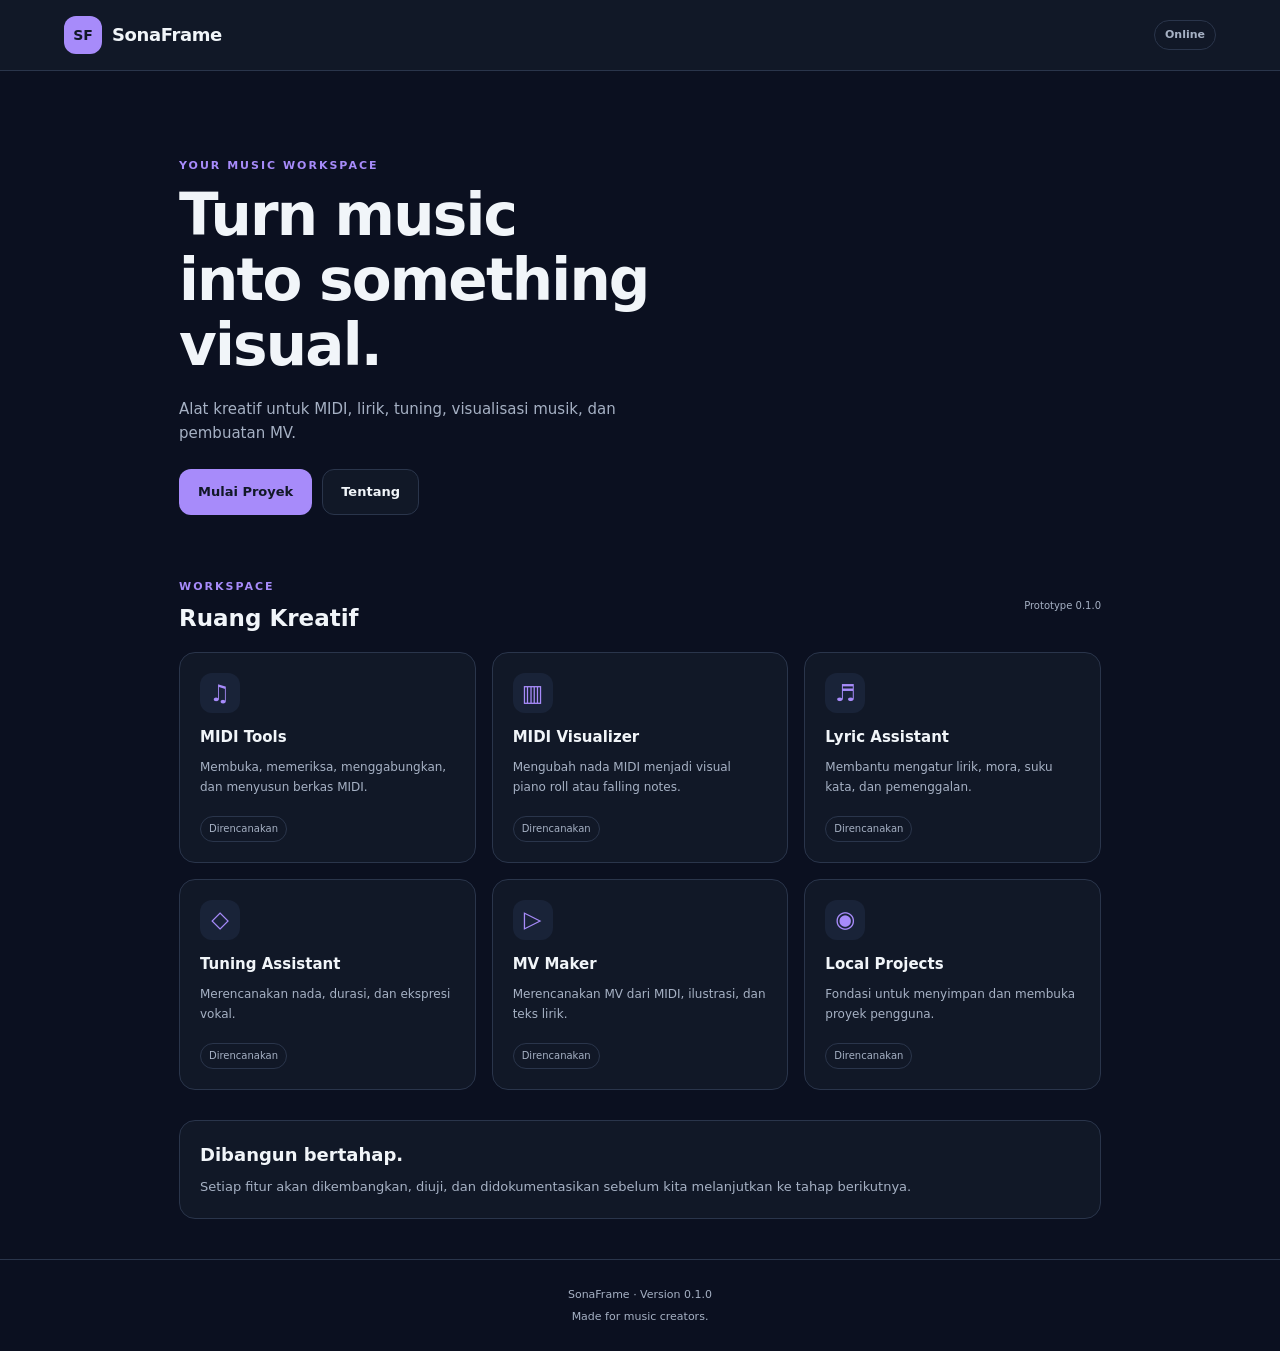
==== index.html @ 1fe85849 "Add files via upload" ====
<!DOCTYPE html>
<html lang="id">
<head>
    <!--
    Project: SonaFrame
    File: index.html
    Version: 0.1.0

    Developed with assistance from ChatGPT.
    Project owner: User.

    Purpose:
    Main application page and PWA entry point.
    -->

    <meta charset="UTF-8">

    <meta
        name="viewport"
        content="width=device-width, initial-scale=1.0"
    >

    <meta
        name="theme-color"
        content="#111827"
    >

    <meta
        name="description"
        content="SonaFrame - MIDI tools, music visualization,
        lyric assistance, tuning planning, and MV creation."
    >

    <title>SonaFrame — Music Creation Tools</title>

    <link rel="stylesheet" href="styles.css">

    <link
        rel="manifest"
        href="manifest.webmanifest"
    >

    <link
        rel="icon"
        href="icon.svg"
        type="image/svg+xml"
    >
</head>

<body>

    <header class="app-header">

        <a class="brand" href="./" aria-label="SonaFrame Home">

            <span class="brand-icon" aria-hidden="true">
                SF
            </span>

            <span class="brand-name">
                SonaFrame
            </span>

        </a>

        <span
            id="connection-status"
            class="status-badge"
            role="status"
            aria-live="polite"
        >
            Memeriksa...
        </span>

    </header>


    <main class="main-content">

        <section class="hero">

            <p class="eyebrow">
                YOUR MUSIC WORKSPACE
            </p>

            <h1>
                Turn music<br>
                into something visual.
            </h1>

            <p class="hero-description">
                Alat kreatif untuk MIDI, lirik, tuning,
                visualisasi musik, dan pembuatan MV.
            </p>

            <div class="hero-actions">

                <button
                    id="start-button"
                    class="button button-primary"
                    type="button"
                >
                    Mulai Proyek
                </button>

                <button
                    id="about-button"
                    class="button button-secondary"
                    type="button"
                >
                    Tentang
                </button>

            </div>

        </section>


        <section class="workspace-section">

            <div class="section-heading">

                <div>
                    <p class="eyebrow">WORKSPACE</p>

                    <h2>Ruang Kreatif</h2>
                </div>

                <span class="version-label">
                    Prototype 0.1.0
                </span>

            </div>


            <div class="feature-grid">

                <article class="feature-card">

                    <div
                        class="feature-icon"
                        aria-hidden="true"
                    >
                        ♫
                    </div>

                    <h3>MIDI Tools</h3>

                    <p>
                        Membuka, memeriksa, menggabungkan,
                        dan menyusun berkas MIDI.
                    </p>

                    <span class="feature-status">
                        Direncanakan
                    </span>

                </article>


                <article class="feature-card">

                    <div
                        class="feature-icon"
                        aria-hidden="true"
                    >
                        ▥
                    </div>

                    <h3>MIDI Visualizer</h3>

                    <p>
                        Mengubah nada MIDI menjadi
                        visual piano roll atau falling notes.
                    </p>

                    <span class="feature-status">
                        Direncanakan
                    </span>

                </article>


                <article class="feature-card">

                    <div
                        class="feature-icon"
                        aria-hidden="true"
                    >
                        ♬
                    </div>

                    <h3>Lyric Assistant</h3>

                    <p>
                        Membantu mengatur lirik,
                        mora, suku kata, dan pemenggalan.
                    </p>

                    <span class="feature-status">
                        Direncanakan
                    </span>

                </article>


                <article class="feature-card">

                    <div
                        class="feature-icon"
                        aria-hidden="true"
                    >
                        ◇
                    </div>

                    <h3>Tuning Assistant</h3>

                    <p>
                        Merencanakan nada, durasi,
                        dan ekspresi vokal.
                    </p>

                    <span class="feature-status">
                        Direncanakan
                    </span>

                </article>


                <article class="feature-card">

                    <div
                        class="feature-icon"
                        aria-hidden="true"
                    >
                        ▷
                    </div>

                    <h3>MV Maker</h3>

                    <p>
                        Merencanakan MV dari MIDI,
                        ilustrasi, dan teks lirik.
                    </p>

                    <span class="feature-status">
                        Direncanakan
                    </span>

                </article>


                <article class="feature-card">

                    <div
                        class="feature-icon"
                        aria-hidden="true"
                    >
                        ◉
                    </div>

                    <h3>Local Projects</h3>

                    <p>
                        Fondasi untuk menyimpan
                        dan membuka proyek pengguna.
                    </p>

                    <span class="feature-status">
                        Direncanakan
                    </span>

                </article>

            </div>

        </section>


        <section
            id="workspace-panel"
            class="workspace-panel"
            hidden
        >

            <div class="panel-heading">

                <div>
                    <p class="eyebrow">PROJECT SETUP</p>
                    <h2>Proyek Baru</h2>
                </div>

                <button
                    id="close-panel-button"
                    class="icon-button"
                    type="button"
                    aria-label="Tutup panel"
                >
                    ×
                </button>

            </div>

            <p>
                Fondasi proyek sudah disiapkan.
                Fitur pembuatan proyek lengkap akan
                ditambahkan pada tahap berikutnya.
            </p>

            <div class="notice">
                Belum ada MIDI yang diproses.
                Ini masih kerangka awal aplikasi.
            </div>

        </section>


        <section
            id="about-panel"
            class="workspace-panel"
            hidden
        >

            <div class="panel-heading">

                <div>
                    <p class="eyebrow">ABOUT</p>
                    <h2>Tentang SonaFrame</h2>
                </div>

                <button
                    id="close-about-button"
                    class="icon-button"
                    type="button"
                    aria-label="Tutup informasi"
                >
                    ×
                </button>

            </div>

            <p>
                SonaFrame adalah proyek aplikasi kreatif
                untuk membantu proses pengolahan MIDI,
                pembuatan visual musik, pengaturan lirik,
                perencanaan tuning, dan pembuatan MV.
            </p>

            <p>
                Aplikasi dirancang dengan prioritas
                performa, kemudahan penggunaan,
                dan dukungan perangkat dengan
                sumber daya terbatas.
            </p>

            <div class="notice">
                Versi 0.1.0 — Fondasi antarmuka.
                Fitur musik belum diimplementasikan.
            </div>

        </section>


        <section class="project-note">

            <h2>Dibangun bertahap.</h2>

            <p>
                Setiap fitur akan dikembangkan,
                diuji, dan didokumentasikan sebelum
                kita melanjutkan ke tahap berikutnya.
            </p>

        </section>

    </main>


    <footer class="app-footer">

        <p>
            SonaFrame <span aria-hidden="true">·</span>
            Version 0.1.0
        </p>

        <p>
            Made for music creators.
        </p>

    </footer>


    <script src="app.js"></script>

</body>
</html>
---- styles.css ----
/*
Project: SonaFrame
File: styles.css
Version: 0.1.0

Developed with assistance from ChatGPT.
Project owner: User.

Purpose:
Responsive application styling.
*/

:root {
    color-scheme: dark;

    --background: #0b1020;
    --surface: #111827;
    --surface-light: #192338;

    --text: #f1f5f9;
    --muted: #a6b1c4;

    --accent: #a78bfa;
    --accent-blue: #60a5fa;

    --border: #2a354b;

    --radius: 16px;
}

* {
    box-sizing: border-box;
}

html {
    min-height: 100%;
    background: var(--background);
}

body {
    margin: 0;

    min-height: 100vh;

    background: var(--background);
    color: var(--text);

    font-family:
        system-ui,
        -apple-system,
        "Segoe UI",
        sans-serif;

    line-height: 1.6;
}

button,
a {
    -webkit-tap-highlight-color: transparent;
}

button {
    font: inherit;
}

a {
    color: inherit;
    text-decoration: none;
}

button:focus-visible,
a:focus-visible {
    outline: 2px solid var(--accent-blue);
    outline-offset: 3px;
}

.app-header {
    display: flex;
    align-items: center;
    justify-content: space-between;

    gap: 12px;

    padding: 16px 5%;

    border-bottom: 1px solid var(--border);

    background: var(--surface);
}

.brand {
    display: inline-flex;
    align-items: center;
    gap: 10px;

    font-weight: 800;
    font-size: 18px;
}

.brand-icon {
    display: inline-flex;

    align-items: center;
    justify-content: center;

    width: 38px;
    height: 38px;

    border-radius: 12px;

    background: var(--accent);
    color: #111827;

    font-size: 14px;
    font-weight: 900;
}

.brand-name {
    letter-spacing: -0.4px;
}

.status-badge {
    display: inline-block;

    padding: 5px 10px;

    border: 1px solid var(--border);
    border-radius: 999px;

    color: var(--muted);

    font-size: 11px;
    font-weight: 700;
}

.main-content {
    width: 100%;
    max-width: 1050px;

    margin: 0 auto;
    padding: 28px 5% 40px;
}

.hero {
    padding: 28px 0 40px;
}

.eyebrow {
    margin: 0 0 8px;

    color: var(--accent);

    font-size: 11px;
    font-weight: 800;

    letter-spacing: 2px;
}

.hero h1 {
    max-width: 650px;

    margin: 0;

    font-size: clamp(32px, 8vw, 58px);
    line-height: 1.12;

    letter-spacing: -1.8px;
}

.hero-description {
    max-width: 520px;

    margin: 20px 0 24px;

    color: var(--muted);

    font-size: 15px;
}

.hero-actions {
    display: flex;
    flex-wrap: wrap;
    gap: 10px;
}

.button {
    min-height: 46px;

    padding: 11px 18px;

    border: 1px solid transparent;
    border-radius: 12px;

    cursor: pointer;

    font-size: 13px;
    font-weight: 800;
}

.button-primary {
    background: var(--accent);
    color: #111827;
}

.button-primary:active {
    opacity: 0.8;
}

.button-secondary {
    border-color: var(--border);

    background: var(--surface);
    color: var(--text);
}

.workspace-section {
    margin-top: 8px;
}

.section-heading,
.panel-heading {
    display: flex;

    align-items: center;
    justify-content: space-between;

    gap: 12px;

    margin-bottom: 18px;
}

.section-heading h2,
.panel-heading h2 {
    margin: 0;

    font-size: 23px;
    line-height: 1.3;
}

.version-label {
    color: var(--muted);
    font-size: 10px;
}

.feature-grid {
    display: grid;

    grid-template-columns: repeat(2, minmax(0, 1fr));

    gap: 12px;
}

.feature-card {
    min-width: 0;

    padding: 16px;

    border: 1px solid var(--border);
    border-radius: var(--radius);

    background: var(--surface);
}

.feature-icon {
    display: flex;

    align-items: center;
    justify-content: center;

    width: 40px;
    height: 40px;

    margin-bottom: 12px;

    border-radius: 12px;

    background: var(--surface-light);
    color: var(--accent);

    font-size: 23px;
}

.feature-card h3 {
    margin: 0 0 8px;

    font-size: 15px;
}

.feature-card p {
    margin: 0 0 16px;

    color: var(--muted);

    font-size: 12px;
    line-height: 1.7;
}

.feature-status {
    display: inline-block;

    padding: 4px 8px;

    border: 1px solid var(--border);
    border-radius: 999px;

    color: var(--muted);

    font-size: 10px;
}

.workspace-panel {
    margin-top: 26px;
    padding: 18px;

    border: 1px solid var(--border);
    border-radius: var(--radius);

    background: var(--surface);
}

.workspace-panel p {
    color: var(--muted);
    font-size: 13px;
}

.icon-button {
    width: 36px;
    height: 36px;

    border: 1px solid var(--border);
    border-radius: 10px;

    background: var(--surface-light);
    color: var(--text);

    cursor: pointer;

    font-size: 22px;
}

.notice {
    margin-top: 16px;
    padding: 12px;

    border-left: 3px solid var(--accent);

    background: var(--surface-light);
    color: var(--muted);

    font-size: 12px;
}

.project-note {
    margin-top: 30px;
    padding: 20px;

    border: 1px solid var(--border);
    border-radius: var(--radius);

    background: var(--surface);
}

.project-note h2 {
    margin: 0 0 8px;
    font-size: 18px;
}

.project-note p {
    margin: 0;

    color: var(--muted);
    font-size: 13px;
}

.app-footer {
    padding: 22px 5%;

    border-top: 1px solid var(--border);

    text-align: center;

    color: var(--muted);
    font-size: 11px;
}

.app-footer p {
    margin: 4px 0;
}

[hidden] {
    display: none !important;
}

@media (min-width: 700px) {
    .main-content {
        padding-top: 46px;
    }

    .hero {
        padding-top: 40px;
        padding-bottom: 55px;
    }

    .feature-grid {
        grid-template-columns: repeat(3, minmax(0, 1fr));
        gap: 16px;
    }

    .feature-card {
        padding: 20px;
    }
}

@media (max-width: 360px) {
    .app-header {
        padding-right: 4%;
        padding-left: 4%;
    }

    .brand {
        gap: 7px;
        font-size: 15px;
    }

    .status-badge {
        padding: 4px 7px;
        font-size: 10px;
    }

    .main-content {
        padding-right: 4%;
        padding-left: 4%;
    }

    .feature-grid {
        grid-template-columns: 1fr;
    }

    .section-heading h2 {
        font-size: 20px;
    }
}
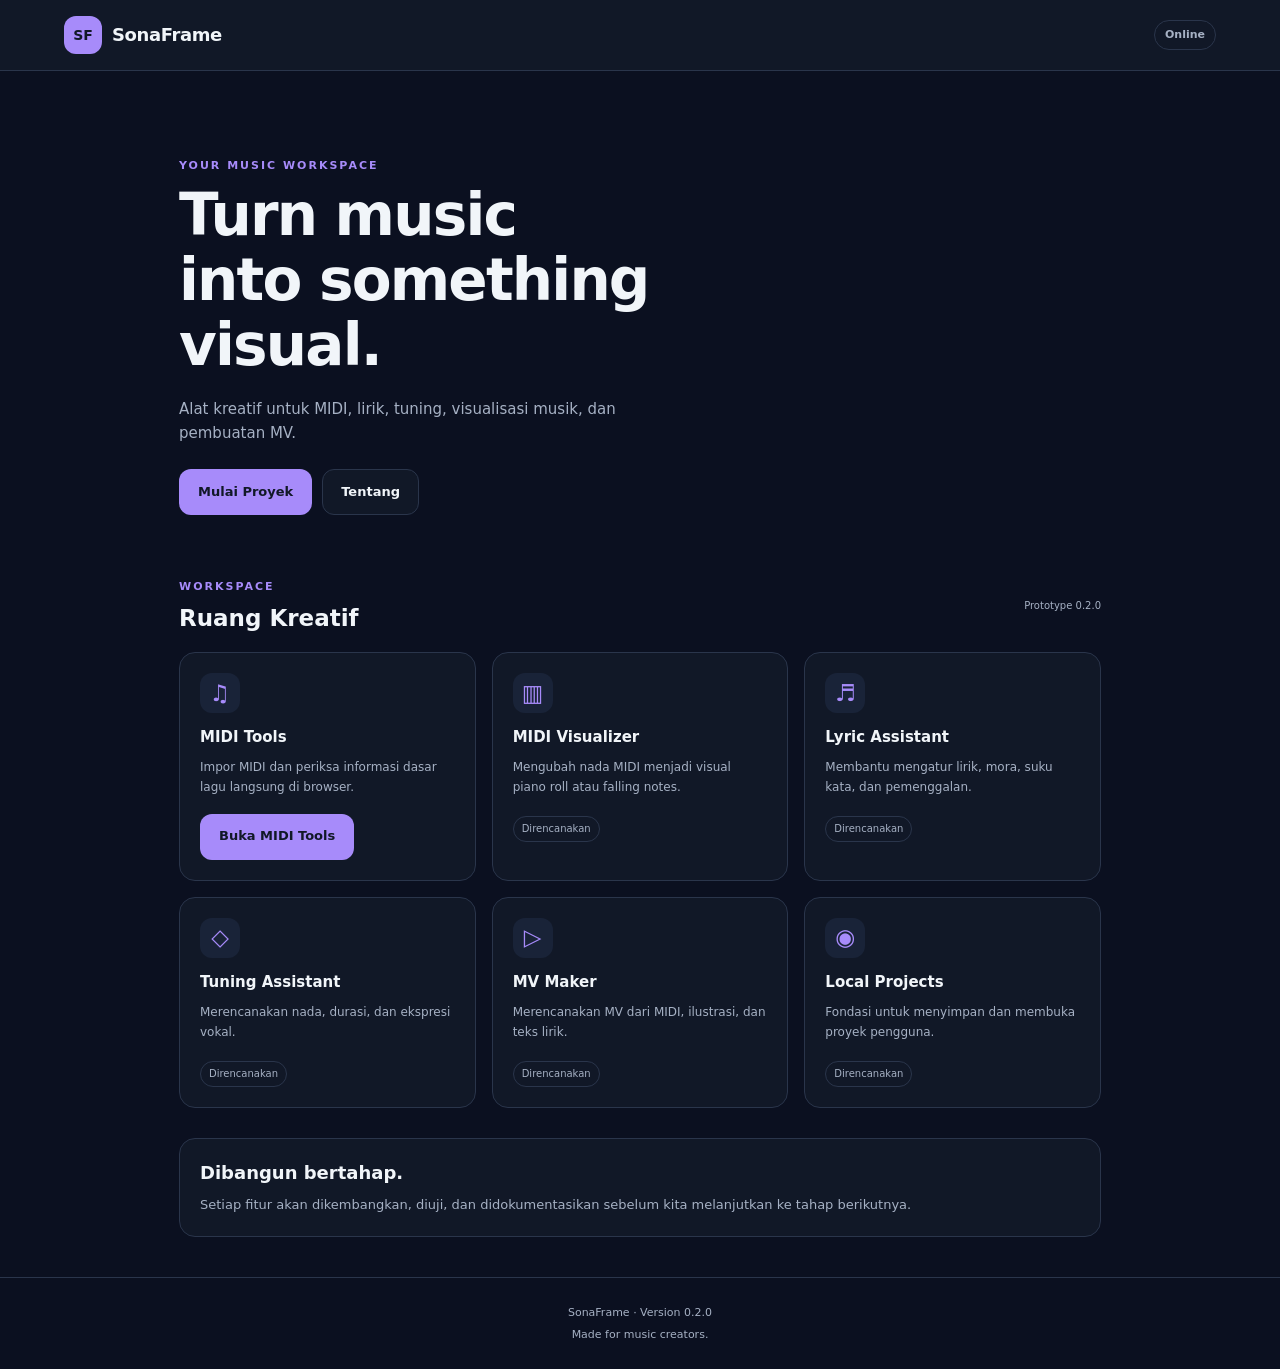
==== commit 0eb1220b: "Update index.html for version 0.2.0 and MIDI tools Updated version to 0.2.0 and revised project deta" ====
--- a/index.html
+++ b/index.html
@@ -4,13 +4,8 @@
     <!--
     Project: SonaFrame
     File: index.html
-    Version: 0.1.0
-
-    Developed with assistance from ChatGPT.
-    Project owner: User.
-
-    Purpose:
-    Main application page and PWA entry point.
+    Version: 0.2.0
+    Purpose: Main application and MIDI workspace.
     -->
 
     <meta charset="UTF-8">
@@ -27,18 +22,14 @@
 
     <meta
         name="description"
-        content="SonaFrame - MIDI tools, music visualization,
-        lyric assistance, tuning planning, and MV creation."
+        content="SonaFrame - MIDI tools, music visualization, lyrics, tuning, and MV creation."
     >
 
     <title>SonaFrame — Music Creation Tools</title>
 
     <link rel="stylesheet" href="styles.css">
 
-    <link
-        rel="manifest"
-        href="manifest.webmanifest"
-    >
+    <link rel="manifest" href="manifest.webmanifest">
 
     <link
         rel="icon"
@@ -51,8 +42,11 @@
 
     <header class="app-header">
 
-        <a class="brand" href="./" aria-label="SonaFrame Home">
-
+        <a
+            class="brand"
+            href="./"
+            aria-label="SonaFrame Home"
+        >
             <span class="brand-icon" aria-hidden="true">
                 SF
             </span>
@@ -60,7 +54,6 @@
             <span class="brand-name">
                 SonaFrame
             </span>
-
         </a>
 
         <span
@@ -77,6 +70,8 @@
 
     <main class="main-content">
 
+        <!-- HERO -->
+
         <section class="hero">
 
             <p class="eyebrow">
@@ -116,18 +111,19 @@
         </section>
 
 
+        <!-- WORKSPACE -->
+
         <section class="workspace-section">
 
             <div class="section-heading">
 
                 <div>
                     <p class="eyebrow">WORKSPACE</p>
-
                     <h2>Ruang Kreatif</h2>
                 </div>
 
                 <span class="version-label">
-                    Prototype 0.1.0
+                    Prototype 0.2.0
                 </span>
 
             </div>
@@ -147,13 +143,17 @@
                     <h3>MIDI Tools</h3>
 
                     <p>
-                        Membuka, memeriksa, menggabungkan,
-                        dan menyusun berkas MIDI.
+                        Impor MIDI dan periksa informasi
+                        dasar lagu langsung di browser.
                     </p>
 
-                    <span class="feature-status">
-                        Direncanakan
-                    </span>
+                    <button
+                        id="open-midi-button"
+                        class="button button-primary"
+                        type="button"
+                    >
+                        Buka MIDI Tools
+                    </button>
 
                 </article>
 
@@ -170,8 +170,8 @@
                     <h3>MIDI Visualizer</h3>
 
                     <p>
-                        Mengubah nada MIDI menjadi
-                        visual piano roll atau falling notes.
+                        Mengubah nada MIDI menjadi visual
+                        piano roll atau falling notes.
                     </p>
 
                     <span class="feature-status">
@@ -276,6 +276,8 @@
 
         </section>
 
+
+        <!-- PROJECT SETUP -->
 
         <section
             id="workspace-panel"
@@ -308,12 +310,150 @@
             </p>
 
             <div class="notice">
-                Belum ada MIDI yang diproses.
-                Ini masih kerangka awal aplikasi.
+                Kamu bisa mulai dengan mengimpor MIDI
+                melalui menu MIDI Tools.
             </div>
 
         </section>
 
+
+        <!-- MIDI TOOLS -->
+
+        <section
+            id="midi-panel"
+            class="workspace-panel"
+            hidden
+        >
+
+            <div class="panel-heading">
+
+                <div>
+                    <p class="eyebrow">STAGE 1</p>
+                    <h2>MIDI Tools</h2>
+                </div>
+
+                <button
+                    id="close-midi-button"
+                    class="icon-button"
+                    type="button"
+                    aria-label="Tutup MIDI Tools"
+                >
+                    ×
+                </button>
+
+            </div>
+
+
+            <p>
+                Pilih file MIDI dari penyimpanan HP
+                untuk memeriksa informasi lagu.
+            </p>
+
+
+            <div class="notice">
+                Pemrosesan dirancang berlangsung
+                langsung di browser. File MIDI tidak
+                perlu diunggah ke server.
+            </div>
+
+
+            <div class="midi-file-area">
+
+                <label
+                    for="midi-file-input"
+                    class="midi-file-label"
+                >
+                    Pilih File MIDI
+                </label>
+
+                <input
+                    id="midi-file-input"
+                    type="file"
+                    accept=".mid,.midi,audio/midi,audio/x-midi"
+                >
+
+                <p class="feature-status">
+                    Format yang didukung: .mid dan .midi
+                </p>
+
+            </div>
+
+
+            <div
+                id="midi-status"
+                class="notice"
+                role="status"
+                aria-live="polite"
+            >
+                Belum ada file MIDI yang dipilih.
+            </div>
+
+
+            <div
+                id="midi-results"
+                class="midi-results"
+                hidden
+            >
+
+                <h3>Informasi MIDI</h3>
+
+                <div class="midi-info-grid">
+
+                    <div class="midi-info-card">
+                        <span>Nama file</span>
+                        <strong id="midi-file-name">-</strong>
+                    </div>
+
+                    <div class="midi-info-card">
+                        <span>Ukuran file</span>
+                        <strong id="midi-file-size">-</strong>
+                    </div>
+
+                    <div class="midi-info-card">
+                        <span>Format MIDI</span>
+                        <strong id="midi-format">-</strong>
+                    </div>
+
+                    <div class="midi-info-card">
+                        <span>Jumlah track</span>
+                        <strong id="midi-track-count">-</strong>
+                    </div>
+
+                    <div class="midi-info-card">
+                        <span>Jumlah nada</span>
+                        <strong id="midi-note-count">-</strong>
+                    </div>
+
+                    <div class="midi-info-card">
+                        <span>Tempo</span>
+                        <strong id="midi-tempo">-</strong>
+                    </div>
+
+                    <div class="midi-info-card">
+                        <span>Durasi</span>
+                        <strong id="midi-duration">-</strong>
+                    </div>
+
+                </div>
+
+                <p
+                    id="midi-detail"
+                    class="hero-description"
+                ></p>
+
+            </div>
+
+
+            <div class="notice">
+                Catatan: informasi MIDI baru akan
+                ditampilkan setelah pembaca MIDI
+                diimplementasikan dan file berhasil dianalisis.
+            </div>
+
+        </section>
+
+
+        <!-- ABOUT -->
 
         <section
             id="about-panel"
@@ -354,12 +494,13 @@
             </p>
 
             <div class="notice">
-                Versi 0.1.0 — Fondasi antarmuka.
-                Fitur musik belum diimplementasikan.
+                Versi 0.2.0 — Pengembangan awal MIDI Tools.
             </div>
 
         </section>
 
+
+        <!-- PROJECT NOTE -->
 
         <section class="project-note">
 
@@ -380,7 +521,7 @@
 
         <p>
             SonaFrame <span aria-hidden="true">·</span>
-            Version 0.1.0
+            Version 0.2.0
         </p>
 
         <p>
@@ -393,4 +534,4 @@
     <script src="app.js"></script>
 
 </body>
-</html>+</html>
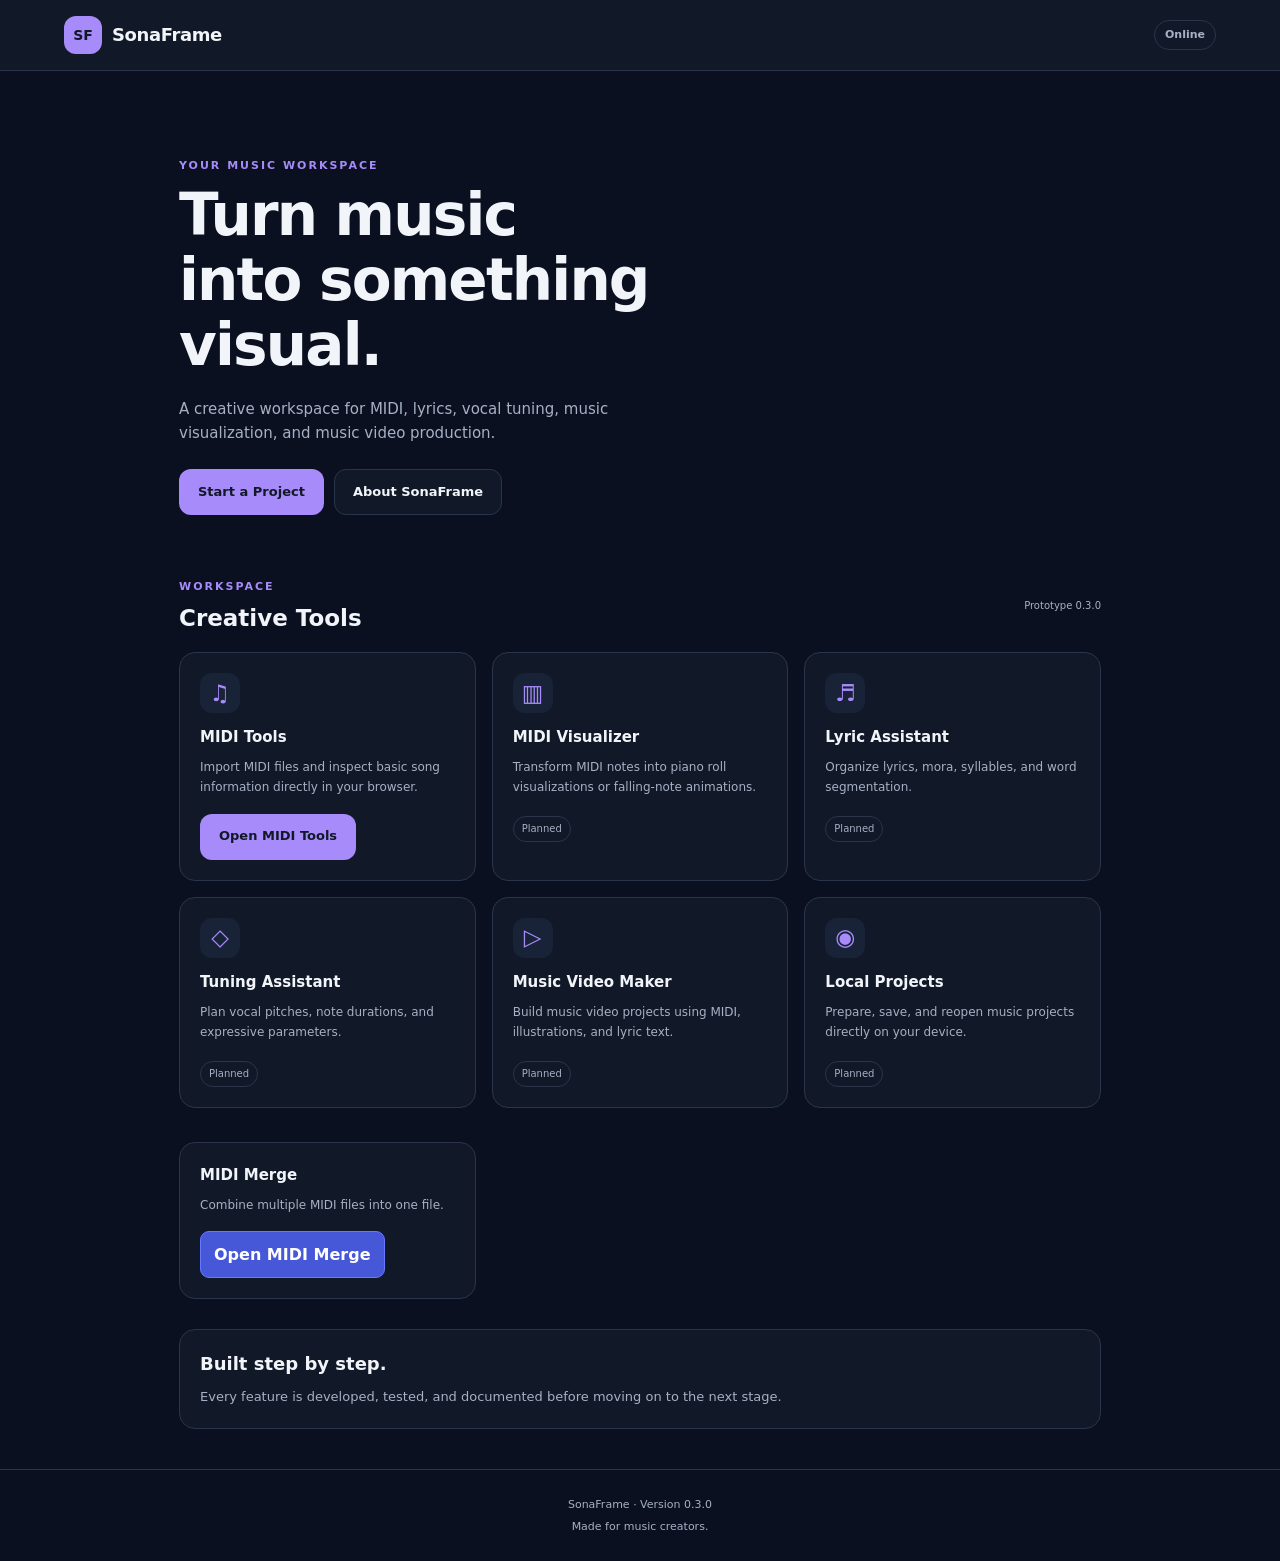
==== commit 11a1cc89: "Update index.html for version 0.3.0 Updated the language attribute, version number, and various text" ====
--- a/index.html
+++ b/index.html
@@ -1,10 +1,10 @@
 <!DOCTYPE html>
-<html lang="id">
+<html lang="en">
 <head>
     <!--
     Project: SonaFrame
     File: index.html
-    Version: 0.2.0
+    Version: 0.3.0
     Purpose: Main application and MIDI workspace.
     -->
 
@@ -22,8 +22,10 @@
 
     <meta
         name="description"
-        content="SonaFrame - MIDI tools, music visualization, lyrics, tuning, and MV creation."
+        content="SonaFrame is a music creation workspace for MIDI tools, lyrics, tuning, visualization, and music video production."
     >
+
+    <meta name="application-name" content="SonaFrame">
 
     <title>SonaFrame — Music Creation Tools</title>
 
@@ -39,6 +41,8 @@
 </head>
 
 <body>
+
+    <!-- HEADER -->
 
     <header class="app-header">
 
@@ -62,7 +66,7 @@
             role="status"
             aria-live="polite"
         >
-            Memeriksa...
+            Checking connection...
         </span>
 
     </header>
@@ -84,8 +88,9 @@
             </h1>
 
             <p class="hero-description">
-                Alat kreatif untuk MIDI, lirik, tuning,
-                visualisasi musik, dan pembuatan MV.
+                A creative workspace for MIDI,
+                lyrics, vocal tuning, music visualization,
+                and music video production.
             </p>
 
             <div class="hero-actions">
@@ -95,7 +100,7 @@
                     class="button button-primary"
                     type="button"
                 >
-                    Mulai Proyek
+                    Start a Project
                 </button>
 
                 <button
@@ -103,7 +108,7 @@
                     class="button button-secondary"
                     type="button"
                 >
-                    Tentang
+                    About SonaFrame
                 </button>
 
             </div>
@@ -119,17 +124,19 @@
 
                 <div>
                     <p class="eyebrow">WORKSPACE</p>
-                    <h2>Ruang Kreatif</h2>
+                    <h2>Creative Tools</h2>
                 </div>
 
                 <span class="version-label">
-                    Prototype 0.2.0
+                    Prototype 0.3.0
                 </span>
 
             </div>
 
 
             <div class="feature-grid">
+
+                <!-- MIDI TOOLS -->
 
                 <article class="feature-card">
 
@@ -143,8 +150,9 @@
                     <h3>MIDI Tools</h3>
 
                     <p>
-                        Impor MIDI dan periksa informasi
-                        dasar lagu langsung di browser.
+                        Import MIDI files and inspect
+                        basic song information directly
+                        in your browser.
                     </p>
 
                     <button
@@ -152,11 +160,13 @@
                         class="button button-primary"
                         type="button"
                     >
-                        Buka MIDI Tools
+                        Open MIDI Tools
                     </button>
 
                 </article>
 
+
+                <!-- MIDI VISUALIZER -->
 
                 <article class="feature-card">
 
@@ -170,16 +180,19 @@
                     <h3>MIDI Visualizer</h3>
 
                     <p>
-                        Mengubah nada MIDI menjadi visual
-                        piano roll atau falling notes.
+                        Transform MIDI notes into
+                        piano roll visualizations
+                        or falling-note animations.
                     </p>
 
                     <span class="feature-status">
-                        Direncanakan
+                        Planned
                     </span>
 
                 </article>
 
+
+                <!-- LYRIC ASSISTANT -->
 
                 <article class="feature-card">
 
@@ -193,16 +206,19 @@
                     <h3>Lyric Assistant</h3>
 
                     <p>
-                        Membantu mengatur lirik,
-                        mora, suku kata, dan pemenggalan.
+                        Organize lyrics, mora,
+                        syllables, and word
+                        segmentation.
                     </p>
 
                     <span class="feature-status">
-                        Direncanakan
+                        Planned
                     </span>
 
                 </article>
 
+
+                <!-- TUNING ASSISTANT -->
 
                 <article class="feature-card">
 
@@ -216,16 +232,19 @@
                     <h3>Tuning Assistant</h3>
 
                     <p>
-                        Merencanakan nada, durasi,
-                        dan ekspresi vokal.
+                        Plan vocal pitches,
+                        note durations, and
+                        expressive parameters.
                     </p>
 
                     <span class="feature-status">
-                        Direncanakan
+                        Planned
                     </span>
 
                 </article>
 
+
+                <!-- MV MAKER -->
 
                 <article class="feature-card">
 
@@ -236,19 +255,22 @@
                         ▷
                     </div>
 
-                    <h3>MV Maker</h3>
+                    <h3>Music Video Maker</h3>
 
                     <p>
-                        Merencanakan MV dari MIDI,
-                        ilustrasi, dan teks lirik.
+                        Build music video projects
+                        using MIDI, illustrations,
+                        and lyric text.
                     </p>
 
                     <span class="feature-status">
-                        Direncanakan
+                        Planned
                     </span>
 
                 </article>
 
+
+                <!-- LOCAL PROJECTS -->
 
                 <article class="feature-card">
 
@@ -262,12 +284,13 @@
                     <h3>Local Projects</h3>
 
                     <p>
-                        Fondasi untuk menyimpan
-                        dan membuka proyek pengguna.
+                        Prepare, save, and reopen
+                        music projects directly
+                        on your device.
                     </p>
 
                     <span class="feature-status">
-                        Direncanakan
+                        Planned
                     </span>
 
                 </article>
@@ -289,14 +312,14 @@
 
                 <div>
                     <p class="eyebrow">PROJECT SETUP</p>
-                    <h2>Proyek Baru</h2>
+                    <h2>New Project</h2>
                 </div>
 
                 <button
                     id="close-panel-button"
                     class="icon-button"
                     type="button"
-                    aria-label="Tutup panel"
+                    aria-label="Close project panel"
                 >
                     ×
                 </button>
@@ -304,14 +327,14 @@
             </div>
 
             <p>
-                Fondasi proyek sudah disiapkan.
-                Fitur pembuatan proyek lengkap akan
-                ditambahkan pada tahap berikutnya.
+                The project foundation is ready.
+                Full project creation features
+                will be introduced in a future update.
             </p>
 
             <div class="notice">
-                Kamu bisa mulai dengan mengimpor MIDI
-                melalui menu MIDI Tools.
+                You can start by importing a MIDI
+                file through MIDI Tools.
             </div>
 
         </section>
@@ -336,7 +359,7 @@
                     id="close-midi-button"
                     class="icon-button"
                     type="button"
-                    aria-label="Tutup MIDI Tools"
+                    aria-label="Close MIDI Tools"
                 >
                     ×
                 </button>
@@ -345,15 +368,15 @@
 
 
             <p>
-                Pilih file MIDI dari penyimpanan HP
-                untuk memeriksa informasi lagu.
+                Select a MIDI file from your device
+                to inspect its song information.
             </p>
 
 
             <div class="notice">
-                Pemrosesan dirancang berlangsung
-                langsung di browser. File MIDI tidak
-                perlu diunggah ke server.
+                MIDI files are processed locally
+                in your browser. Your files do not
+                need to be uploaded to a server.
             </div>
 
 
@@ -363,7 +386,7 @@
                     for="midi-file-input"
                     class="midi-file-label"
                 >
-                    Pilih File MIDI
+                    Choose a MIDI File
                 </label>
 
                 <input
@@ -373,7 +396,7 @@
                 >
 
                 <p class="feature-status">
-                    Format yang didukung: .mid dan .midi
+                    Supported formats: .mid and .midi
                 </p>
 
             </div>
@@ -385,7 +408,7 @@
                 role="status"
                 aria-live="polite"
             >
-                Belum ada file MIDI yang dipilih.
+                No MIDI file selected.
             </div>
 
 
@@ -395,32 +418,32 @@
                 hidden
             >
 
-                <h3>Informasi MIDI</h3>
+                <h3>MIDI Information</h3>
 
                 <div class="midi-info-grid">
 
                     <div class="midi-info-card">
-                        <span>Nama file</span>
+                        <span>File Name</span>
                         <strong id="midi-file-name">-</strong>
                     </div>
 
                     <div class="midi-info-card">
-                        <span>Ukuran file</span>
+                        <span>File Size</span>
                         <strong id="midi-file-size">-</strong>
                     </div>
 
                     <div class="midi-info-card">
-                        <span>Format MIDI</span>
+                        <span>MIDI Format</span>
                         <strong id="midi-format">-</strong>
                     </div>
 
                     <div class="midi-info-card">
-                        <span>Jumlah track</span>
+                        <span>Track Count</span>
                         <strong id="midi-track-count">-</strong>
                     </div>
 
                     <div class="midi-info-card">
-                        <span>Jumlah nada</span>
+                        <span>Note Count</span>
                         <strong id="midi-note-count">-</strong>
                     </div>
 
@@ -430,7 +453,7 @@
                     </div>
 
                     <div class="midi-info-card">
-                        <span>Durasi</span>
+                        <span>Duration</span>
                         <strong id="midi-duration">-</strong>
                     </div>
 
@@ -445,9 +468,8 @@
 
 
             <div class="notice">
-                Catatan: informasi MIDI baru akan
-                ditampilkan setelah pembaca MIDI
-                diimplementasikan dan file berhasil dianalisis.
+                MIDI information will appear after
+                a file has been successfully analyzed.
             </div>
 
         </section>
@@ -465,14 +487,14 @@
 
                 <div>
                     <p class="eyebrow">ABOUT</p>
-                    <h2>Tentang SonaFrame</h2>
+                    <h2>About SonaFrame</h2>
                 </div>
 
                 <button
                     id="close-about-button"
                     class="icon-button"
                     type="button"
-                    aria-label="Tutup informasi"
+                    aria-label="Close information panel"
                 >
                     ×
                 </button>
@@ -480,21 +502,22 @@
             </div>
 
             <p>
-                SonaFrame adalah proyek aplikasi kreatif
-                untuk membantu proses pengolahan MIDI,
-                pembuatan visual musik, pengaturan lirik,
-                perencanaan tuning, dan pembuatan MV.
+                SonaFrame is a creative application
+                for MIDI processing, music visualization,
+                lyric organization, vocal tuning
+                planning, and music video production.
             </p>
 
             <p>
-                Aplikasi dirancang dengan prioritas
-                performa, kemudahan penggunaan,
-                dan dukungan perangkat dengan
-                sumber daya terbatas.
+                The application prioritizes
+                performance, usability, offline access,
+                and compatibility with devices
+                with limited resources.
             </p>
 
             <div class="notice">
-                Versi 0.2.0 — Pengembangan awal MIDI Tools.
+                Version 0.3.0 — MIDI Tools and
+                MIDI Merge development.
             </div>
 
         </section>
@@ -504,24 +527,26 @@
 
         <section class="project-note">
 
-            <h2>Dibangun bertahap.</h2>
+            <h2>Built step by step.</h2>
 
             <p>
-                Setiap fitur akan dikembangkan,
-                diuji, dan didokumentasikan sebelum
-                kita melanjutkan ke tahap berikutnya.
+                Every feature is developed,
+                tested, and documented before
+                moving on to the next stage.
             </p>
 
         </section>
 
     </main>
 
+
+    <!-- FOOTER -->
 
     <footer class="app-footer">
 
         <p>
             SonaFrame <span aria-hidden="true">·</span>
-            Version 0.2.0
+            Version 0.3.0
         </p>
 
         <p>
@@ -531,7 +556,10 @@
     </footer>
 
 
+    <!-- APPLICATION SCRIPTS -->
+
     <script src="app.js"></script>
+    <script src="midi-merge.js"></script>
 
 </body>
 </html>
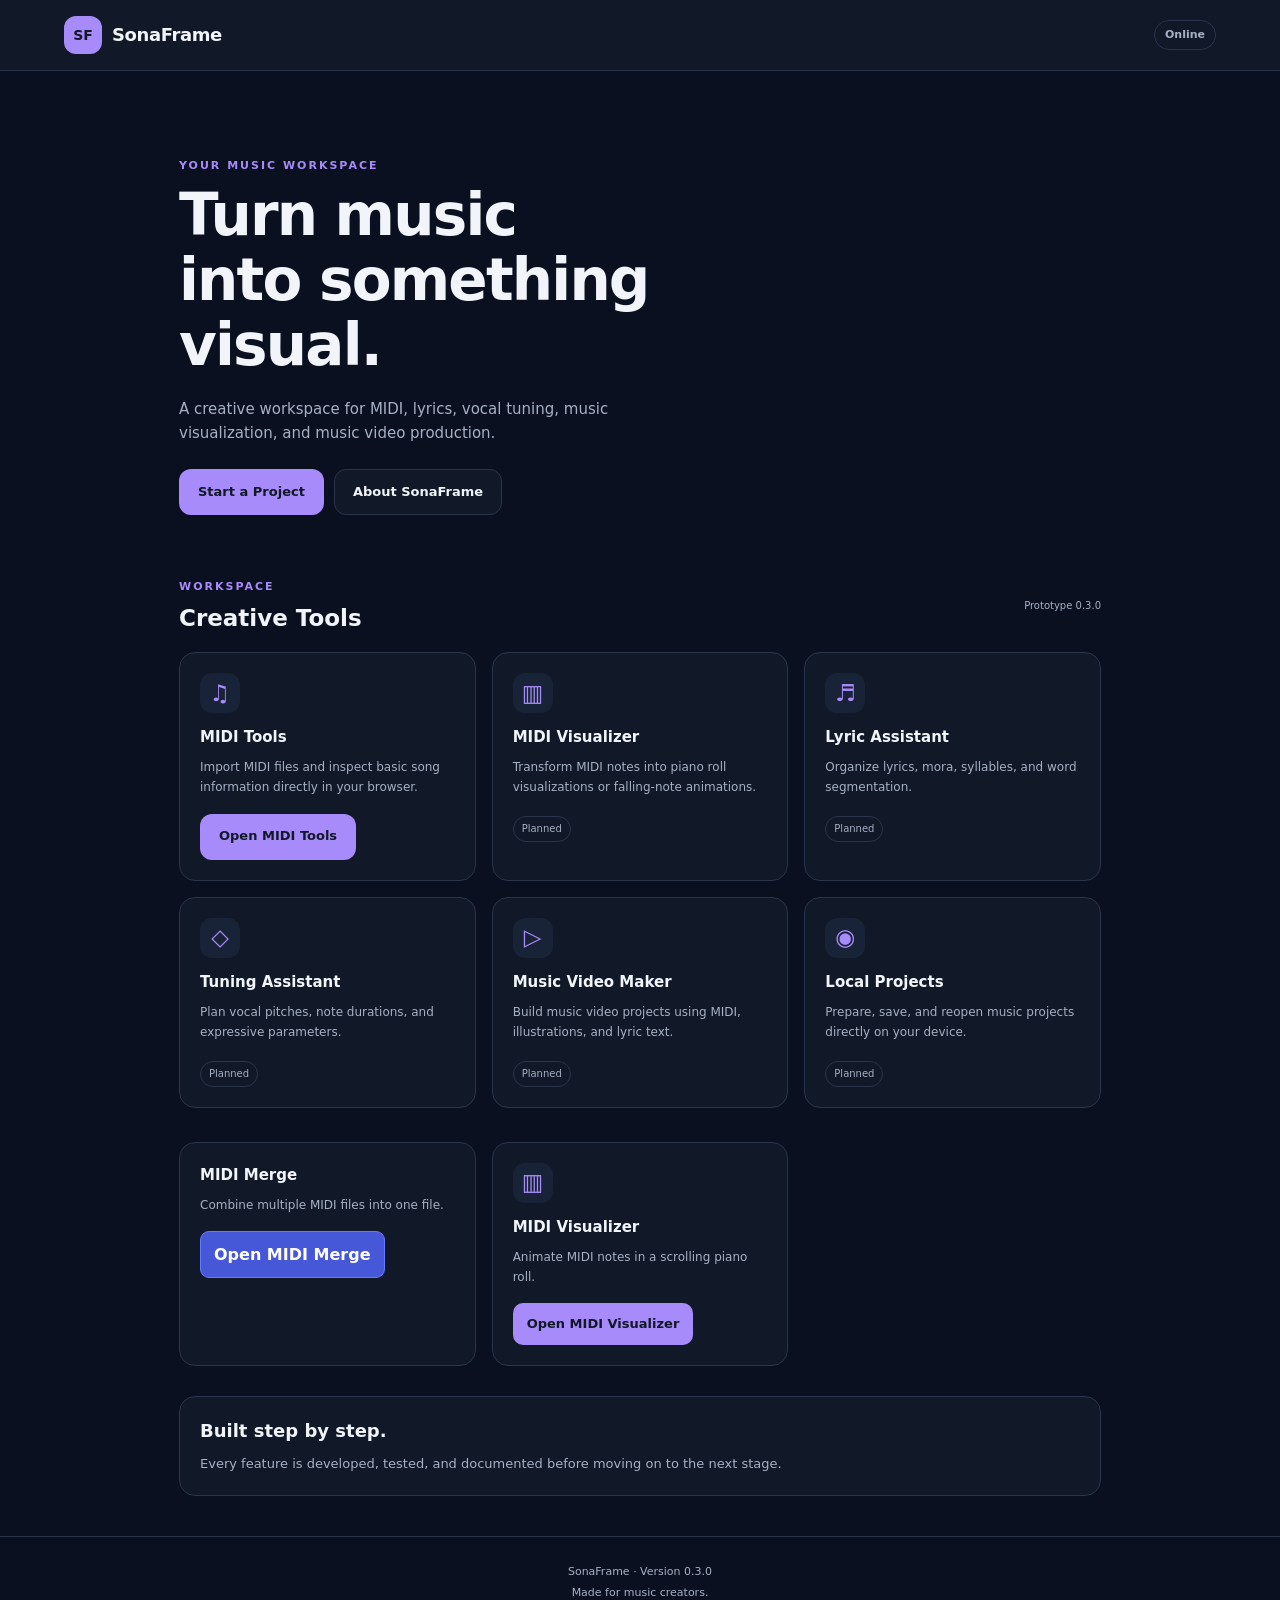
==== commit a6614ce3: "Connect MIDI Visualizer" ====
--- a/index.html
+++ b/index.html
@@ -560,6 +560,7 @@
 
     <script src="app.js"></script>
     <script src="midi-merge.js"></script>
+    <script src="midi-visualizer.js"></script>
 
 </body>
 </html>
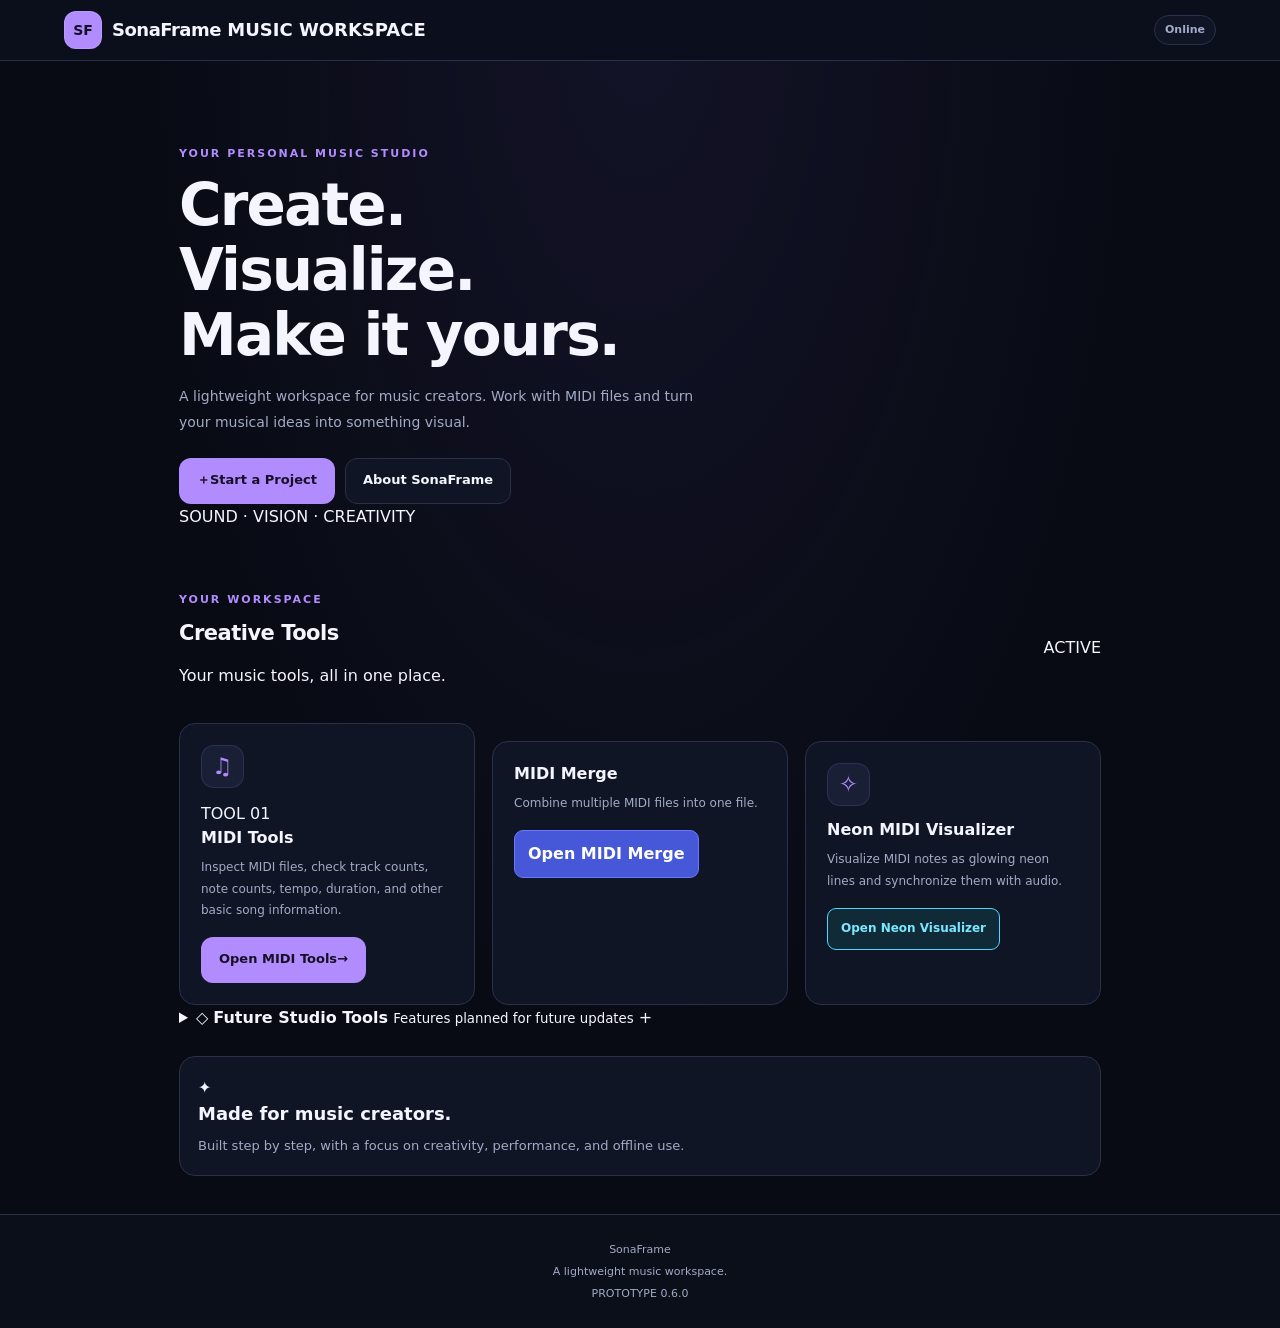
==== commit 3aec7704: "Update index.html for version 0.6.0 and UI improvements Updated version number and improved descript" ====
--- a/index.html
+++ b/index.html
@@ -4,45 +4,45 @@
     <!--
     Project: SonaFrame
     File: index.html
-    Version: 0.3.0
-    Purpose: Main application and MIDI workspace.
+    Version: 0.6.0
+
+    Stage:
+    Mobile-first studio home screen.
+
+    Final target:
+    Android APK.
     -->
 
     <meta charset="UTF-8">
 
     <meta
         name="viewport"
-        content="width=device-width, initial-scale=1.0"
+        content="width=device-width, initial-scale=1, viewport-fit=cover"
     >
 
-    <meta
-        name="theme-color"
-        content="#111827"
-    >
+    <meta name="theme-color" content="#090b14">
 
     <meta
         name="description"
-        content="SonaFrame is a music creation workspace for MIDI tools, lyrics, tuning, visualization, and music video production."
+        content="SonaFrame is an offline-first music workspace for MIDI tools and music visualization."
     >
 
     <meta name="application-name" content="SonaFrame">
 
-    <title>SonaFrame — Music Creation Tools</title>
+    <meta name="mobile-web-app-capable" content="yes">
+
+    <title>SonaFrame — Music Studio</title>
 
     <link rel="stylesheet" href="styles.css">
 
     <link rel="manifest" href="manifest.webmanifest">
 
-    <link
-        rel="icon"
-        href="icon.svg"
-        type="image/svg+xml"
-    >
+    <link rel="icon" href="icon.svg" type="image/svg+xml">
 </head>
 
 <body>
 
-    <!-- HEADER -->
+    <!-- APP HEADER -->
 
     <header class="app-header">
 
@@ -55,8 +55,9 @@
                 SF
             </span>
 
-            <span class="brand-name">
-                SonaFrame
+            <span class="brand-text">
+                <strong class="brand-name">SonaFrame</strong>
+                <span class="brand-caption">MUSIC WORKSPACE</span>
             </span>
         </a>
 
@@ -66,7 +67,7 @@
             role="status"
             aria-live="polite"
         >
-            Checking connection...
+            Checking...
         </span>
 
     </header>
@@ -78,224 +79,266 @@
 
         <section class="hero">
 
-            <p class="eyebrow">
-                YOUR MUSIC WORKSPACE
-            </p>
-
-            <h1>
-                Turn music<br>
-                into something visual.
-            </h1>
-
-            <p class="hero-description">
-                A creative workspace for MIDI,
-                lyrics, vocal tuning, music visualization,
-                and music video production.
-            </p>
-
-            <div class="hero-actions">
-
-                <button
-                    id="start-button"
-                    class="button button-primary"
-                    type="button"
-                >
-                    Start a Project
-                </button>
-
-                <button
-                    id="about-button"
-                    class="button button-secondary"
-                    type="button"
-                >
-                    About SonaFrame
-                </button>
-
-            </div>
-
-        </section>
-
-
-        <!-- WORKSPACE -->
-
-        <section class="workspace-section">
-
-            <div class="section-heading">
-
-                <div>
-                    <p class="eyebrow">WORKSPACE</p>
-                    <h2>Creative Tools</h2>
-                </div>
-
-                <span class="version-label">
-                    Prototype 0.3.0
-                </span>
-
-            </div>
-
-
-            <div class="feature-grid">
-
-                <!-- MIDI TOOLS -->
-
-                <article class="feature-card">
-
-                    <div
-                        class="feature-icon"
-                        aria-hidden="true"
-                    >
-                        ♫
-                    </div>
-
-                    <h3>MIDI Tools</h3>
-
-                    <p>
-                        Import MIDI files and inspect
-                        basic song information directly
-                        in your browser.
-                    </p>
+            <div class="hero-content">
+
+                <p class="eyebrow">
+                    YOUR PERSONAL MUSIC STUDIO
+                </p>
+
+                <h1>
+                    Create.<br>
+                    Visualize.<br>
+                    <span class="gradient-text">Make it yours.</span>
+                </h1>
+
+                <p class="hero-description">
+                    A lightweight workspace for music creators.
+                    Work with MIDI files and turn your musical
+                    ideas into something visual.
+                </p>
+
+                <div class="hero-actions">
 
                     <button
-                        id="open-midi-button"
+                        id="start-button"
                         class="button button-primary"
                         type="button"
                     >
+                        <span aria-hidden="true">＋</span>
+                        Start a Project
+                    </button>
+
+                    <button
+                        id="about-button"
+                        class="button button-secondary"
+                        type="button"
+                    >
+                        About SonaFrame
+                    </button>
+
+                </div>
+
+            </div>
+
+            <div class="hero-decoration" aria-hidden="true">
+
+                <div class="studio-orb orb-one"></div>
+                <div class="studio-orb orb-two"></div>
+
+                <div class="waveform">
+                    <span></span>
+                    <span></span>
+                    <span></span>
+                    <span></span>
+                    <span></span>
+                    <span></span>
+                    <span></span>
+                    <span></span>
+                    <span></span>
+                    <span></span>
+                    <span></span>
+                    <span></span>
+                    <span></span>
+                </div>
+
+                <span class="decoration-label">
+                    SOUND · VISION · CREATIVITY
+                </span>
+
+            </div>
+
+        </section>
+
+
+        <!-- ACTIVE TOOLS -->
+
+        <section
+            id="tools-section"
+            class="workspace-section"
+        >
+
+            <div class="section-heading">
+
+                <div>
+                    <p class="eyebrow">YOUR WORKSPACE</p>
+                    <h2>Creative Tools</h2>
+                    <p class="section-description">
+                        Your music tools, all in one place.
+                    </p>
+                </div>
+
+                <span class="section-indicator">
+                    <span class="indicator-dot"></span>
+                    ACTIVE
+                </span>
+
+            </div>
+
+
+            <!--
+            JavaScript modules add their feature cards here.
+            Keep this class name unchanged.
+            -->
+
+            <div class="feature-grid">
+
+                <!-- MIDI INFORMATION TOOL -->
+
+                <article class="feature-card feature-card-main">
+
+                    <div class="card-topline">
+
+                        <div class="feature-icon icon-purple"
+                             aria-hidden="true">
+                            ♫
+                        </div>
+
+                        <span class="tool-number">TOOL 01</span>
+
+                    </div>
+
+                    <h3>MIDI Tools</h3>
+
+                    <p>
+                        Inspect MIDI files, check track counts,
+                        note counts, tempo, duration, and other
+                        basic song information.
+                    </p>
+
+                    <button
+                        id="open-midi-button"
+                        class="button button-primary card-button"
+                        type="button"
+                    >
                         Open MIDI Tools
+                        <span aria-hidden="true">→</span>
                     </button>
 
                 </article>
 
-
-                <!-- MIDI VISUALIZER -->
-
-                <article class="feature-card">
-
-                    <div
-                        class="feature-icon"
-                        aria-hidden="true"
-                    >
-                        ▥
-                    </div>
-
-                    <h3>MIDI Visualizer</h3>
-
-                    <p>
-                        Transform MIDI notes into
-                        piano roll visualizations
-                        or falling-note animations.
-                    </p>
-
-                    <span class="feature-status">
-                        Planned
+            </div>
+
+        </section>
+
+
+        <!-- PLANNED TOOLS -->
+
+        <section class="planned-section">
+
+            <details class="planned-details">
+
+                <summary class="planned-summary">
+
+                    <span class="planned-summary-main">
+
+                        <span class="planned-icon"
+                              aria-hidden="true">
+                            ◇
+                        </span>
+
+                        <span>
+                            <strong>Future Studio Tools</strong>
+                            <small>Features planned for future updates</small>
+                        </span>
+
                     </span>
 
-                </article>
-
-
-                <!-- LYRIC ASSISTANT -->
-
-                <article class="feature-card">
-
-                    <div
-                        class="feature-icon"
-                        aria-hidden="true"
-                    >
-                        ♬
-                    </div>
-
-                    <h3>Lyric Assistant</h3>
-
-                    <p>
-                        Organize lyrics, mora,
-                        syllables, and word
-                        segmentation.
-                    </p>
-
-                    <span class="feature-status">
-                        Planned
+                    <span class="planned-chevron"
+                          aria-hidden="true">
+                        +
                     </span>
 
-                </article>
-
-
-                <!-- TUNING ASSISTANT -->
-
-                <article class="feature-card">
-
-                    <div
-                        class="feature-icon"
-                        aria-hidden="true"
-                    >
-                        ◇
-                    </div>
-
-                    <h3>Tuning Assistant</h3>
-
-                    <p>
-                        Plan vocal pitches,
-                        note durations, and
-                        expressive parameters.
-                    </p>
-
-                    <span class="feature-status">
-                        Planned
-                    </span>
-
-                </article>
-
-
-                <!-- MV MAKER -->
-
-                <article class="feature-card">
-
-                    <div
-                        class="feature-icon"
-                        aria-hidden="true"
-                    >
-                        ▷
-                    </div>
-
-                    <h3>Music Video Maker</h3>
-
-                    <p>
-                        Build music video projects
-                        using MIDI, illustrations,
-                        and lyric text.
-                    </p>
-
-                    <span class="feature-status">
-                        Planned
-                    </span>
-
-                </article>
-
-
-                <!-- LOCAL PROJECTS -->
-
-                <article class="feature-card">
-
-                    <div
-                        class="feature-icon"
-                        aria-hidden="true"
-                    >
-                        ◉
-                    </div>
-
-                    <h3>Local Projects</h3>
-
-                    <p>
-                        Prepare, save, and reopen
-                        music projects directly
-                        on your device.
-                    </p>
-
-                    <span class="feature-status">
-                        Planned
-                    </span>
-
-                </article>
-
-            </div>
+                </summary>
+
+
+                <div class="planned-grid">
+
+                    <article class="planned-card">
+
+                        <div class="planned-card-icon"
+                             aria-hidden="true">
+                            ♬
+                        </div>
+
+                        <h3>Lyric Assistant</h3>
+
+                        <p>
+                            Organize lyrics, mora, syllables,
+                            and word segmentation.
+                        </p>
+
+                        <span class="feature-status">
+                            PLANNED
+                        </span>
+
+                    </article>
+
+
+                    <article class="planned-card">
+
+                        <div class="planned-card-icon"
+                             aria-hidden="true">
+                            ◇
+                        </div>
+
+                        <h3>Tuning Assistant</h3>
+
+                        <p>
+                            Plan vocal pitches, note durations,
+                            and expressive parameters.
+                        </p>
+
+                        <span class="feature-status">
+                            PLANNED
+                        </span>
+
+                    </article>
+
+
+                    <article class="planned-card">
+
+                        <div class="planned-card-icon"
+                             aria-hidden="true">
+                            ▷
+                        </div>
+
+                        <h3>Music Video Maker</h3>
+
+                        <p>
+                            Create music video projects using
+                            MIDI, illustrations, and lyrics.
+                        </p>
+
+                        <span class="feature-status">
+                            PLANNED
+                        </span>
+
+                    </article>
+
+
+                    <article class="planned-card">
+
+                        <div class="planned-card-icon"
+                             aria-hidden="true">
+                            ◉
+                        </div>
+
+                        <h3>Local Projects</h3>
+
+                        <p>
+                            Prepare and manage projects
+                            stored on your device.
+                        </p>
+
+                        <span class="feature-status">
+                            PLANNED
+                        </span>
+
+                    </article>
+
+                </div>
+
+            </details>
 
         </section>
 
@@ -328,19 +371,19 @@
 
             <p>
                 The project foundation is ready.
-                Full project creation features
-                will be introduced in a future update.
+                Full project creation features will
+                be introduced in a future update.
             </p>
 
             <div class="notice">
-                You can start by importing a MIDI
-                file through MIDI Tools.
+                You can start by importing a MIDI file
+                through MIDI Tools.
             </div>
 
         </section>
 
 
-        <!-- MIDI TOOLS -->
+        <!-- MIDI TOOLS PANEL -->
 
         <section
             id="midi-panel"
@@ -366,19 +409,16 @@
 
             </div>
 
-
             <p>
                 Select a MIDI file from your device
                 to inspect its song information.
             </p>
 
-
             <div class="notice">
-                MIDI files are processed locally
-                in your browser. Your files do not
-                need to be uploaded to a server.
-            </div>
-
+                MIDI files are processed locally.
+                Your files do not need to be uploaded
+                to a server.
+            </div>
 
             <div class="midi-file-area">
 
@@ -400,7 +440,6 @@
                 </p>
 
             </div>
-
 
             <div
                 id="midi-status"
@@ -411,7 +450,6 @@
                 No MIDI file selected.
             </div>
 
-
             <div
                 id="midi-results"
                 class="midi-results"
@@ -466,7 +504,6 @@
 
             </div>
 
-
             <div class="notice">
                 MIDI information will appear after
                 a file has been successfully analyzed.
@@ -475,7 +512,7 @@
         </section>
 
 
-        <!-- ABOUT -->
+        <!-- ABOUT PANEL -->
 
         <section
             id="about-panel"
@@ -502,22 +539,21 @@
             </div>
 
             <p>
-                SonaFrame is a creative application
-                for MIDI processing, music visualization,
-                lyric organization, vocal tuning
-                planning, and music video production.
+                SonaFrame is a creative workspace for MIDI
+                processing, music visualization, lyric
+                organization, vocal tuning planning,
+                and music video production.
             </p>
 
             <p>
-                The application prioritizes
-                performance, usability, offline access,
-                and compatibility with devices
+                The long-term goal is an Android application
+                designed for offline use and devices
                 with limited resources.
             </p>
 
             <div class="notice">
-                Version 0.3.0 — MIDI Tools and
-                MIDI Merge development.
+                Prototype 0.6.0 — Mobile-first interface
+                and workspace organization.
             </div>
 
         </section>
@@ -527,13 +563,19 @@
 
         <section class="project-note">
 
-            <h2>Built step by step.</h2>
-
-            <p>
-                Every feature is developed,
-                tested, and documented before
-                moving on to the next stage.
-            </p>
+            <div class="project-note-symbol"
+                 aria-hidden="true">
+                ✦
+            </div>
+
+            <div>
+                <h2>Made for music creators.</h2>
+
+                <p>
+                    Built step by step, with a focus on
+                    creativity, performance, and offline use.
+                </p>
+            </div>
 
         </section>
 
@@ -544,13 +586,16 @@
 
     <footer class="app-footer">
 
+        <p class="footer-brand">
+            SonaFrame
+        </p>
+
         <p>
-            SonaFrame <span aria-hidden="true">·</span>
-            Version 0.3.0
+            A lightweight music workspace.
         </p>
 
-        <p>
-            Made for music creators.
+        <p class="footer-version">
+            PROTOTYPE 0.6.0
         </p>
 
     </footer>
--- a/styles.css
+++ b/styles.css
@@ -1,32 +1,55 @@
 /*
 Project: SonaFrame
 File: styles.css
-Version: 0.1.0
-
-Developed with assistance from ChatGPT.
-Project owner: User.
-
-Purpose:
-Responsive application styling.
+Version: 0.2.0
+
+Stage: Mobile Studio UI Revamp
+
+Features:
+- Mobile-first responsive layout
+- Dark neon studio theme
+- Touch-friendly controls
+- Responsive feature cards and panels
+- Lightweight visual styling
+- Compatible with existing JavaScript modules
+
+Project owner: AriIzuP
 */
+
+/* ========================================
+   1. THEME
+======================================== */
 
 :root {
     color-scheme: dark;
 
-    --background: #0b1020;
-    --surface: #111827;
-    --surface-light: #192338;
-
-    --text: #f1f5f9;
-    --muted: #a6b1c4;
-
-    --accent: #a78bfa;
-    --accent-blue: #60a5fa;
-
-    --border: #2a354b;
+    --background: #080b14;
+    --surface: #101525;
+    --surface-light: #191f35;
+    --surface-hover: #202842;
+
+    --text: #f4f5ff;
+    --muted: #a2abc5;
+
+    --accent: #b18cff;
+    --accent-blue: #65b8ff;
+    --accent-pink: #f38bff;
+    --accent-green: #65e6c4;
+
+    --border: #29314a;
+    --border-glow: #55447f;
+
+    --danger: #ff7185;
 
     --radius: 16px;
-}
+    --radius-small: 11px;
+
+    --content-width: 1050px;
+}
+
+/* ========================================
+   2. RESET
+======================================== */
 
 * {
     box-sizing: border-box;
@@ -35,14 +58,21 @@
 html {
     min-height: 100%;
     background: var(--background);
+    scroll-behavior: smooth;
 }
 
 body {
+    min-height: 100vh;
     margin: 0;
 
-    min-height: 100vh;
-
-    background: var(--background);
+    background:
+        radial-gradient(
+            ellipse at 50% 0%,
+            rgba(102, 75, 180, 0.12),
+            transparent 55%
+        ),
+        var(--background);
+
     color: var(--text);
 
     font-family:
@@ -52,6 +82,16 @@
         sans-serif;
 
     line-height: 1.6;
+
+    -webkit-text-size-adjust: 100%;
+    -webkit-tap-highlight-color: transparent;
+}
+
+button,
+input,
+select,
+textarea {
+    font: inherit;
 }
 
 button,
@@ -60,7 +100,7 @@
 }
 
 button {
-    font: inherit;
+    color: inherit;
 }
 
 a {
@@ -68,85 +108,129 @@
     text-decoration: none;
 }
 
+img,
+canvas {
+    max-width: 100%;
+}
+
 button:focus-visible,
-a:focus-visible {
+a:focus-visible,
+input:focus-visible,
+select:focus-visible,
+textarea:focus-visible {
     outline: 2px solid var(--accent-blue);
     outline-offset: 3px;
 }
 
+[hidden] {
+    display: none !important;
+}
+
+/* ========================================
+   3. HEADER
+======================================== */
+
 .app-header {
+    position: sticky;
+    top: 0;
+    z-index: 100;
+
     display: flex;
     align-items: center;
     justify-content: space-between;
 
     gap: 12px;
 
-    padding: 16px 5%;
+    padding: 11px 5%;
 
     border-bottom: 1px solid var(--border);
 
-    background: var(--surface);
+    background: rgba(12, 16, 29, 0.97);
 }
 
 .brand {
     display: inline-flex;
     align-items: center;
+
+    min-width: 0;
+
     gap: 10px;
 
+    font-size: 18px;
     font-weight: 800;
-    font-size: 18px;
 }
 
 .brand-icon {
     display: inline-flex;
-
     align-items: center;
     justify-content: center;
 
+    flex-shrink: 0;
+
     width: 38px;
     height: 38px;
 
+    border: 1px solid rgba(255, 255, 255, 0.12);
     border-radius: 12px;
 
     background: var(--accent);
-    color: #111827;
+    color: #171025;
 
     font-size: 14px;
     font-weight: 900;
 }
 
 .brand-name {
-    letter-spacing: -0.4px;
+    overflow: hidden;
+
+    letter-spacing: -0.5px;
+    text-overflow: ellipsis;
+    white-space: nowrap;
 }
 
 .status-badge {
-    display: inline-block;
+    display: inline-flex;
+    align-items: center;
+    justify-content: center;
+
+    flex-shrink: 0;
 
     padding: 5px 10px;
 
     border: 1px solid var(--border);
     border-radius: 999px;
 
+    background: var(--surface);
     color: var(--muted);
 
     font-size: 11px;
     font-weight: 700;
 }
 
+/* ========================================
+   4. MAIN CONTENT
+======================================== */
+
 .main-content {
     width: 100%;
-    max-width: 1050px;
+    max-width: var(--content-width);
 
     margin: 0 auto;
-    padding: 28px 5% 40px;
-}
+    padding: 22px 5% 38px;
+}
+
+/* ========================================
+   5. HERO SECTION
+======================================== */
 
 .hero {
-    padding: 28px 0 40px;
+    position: relative;
+
+    padding: 28px 0 36px;
 }
 
 .eyebrow {
-    margin: 0 0 8px;
+    margin: 0 0 10px;
 
     color: var(--accent);
 
@@ -154,6 +238,7 @@
     font-weight: 800;
 
     letter-spacing: 2px;
+    text-transform: uppercase;
 }
 
 .hero h1 {
@@ -162,31 +247,45 @@
     margin: 0;
 
     font-size: clamp(32px, 8vw, 58px);
+    font-weight: 850;
+
     line-height: 1.12;
-
     letter-spacing: -1.8px;
+
+    overflow-wrap: anywhere;
 }
 
 .hero-description {
     max-width: 520px;
 
-    margin: 20px 0 24px;
-
-    color: var(--muted);
-
-    font-size: 15px;
+    margin: 17px 0 23px;
+
+    color: var(--muted);
+
+    font-size: 14px;
+    line-height: 1.8;
 }
 
 .hero-actions {
     display: flex;
     flex-wrap: wrap;
+
     gap: 10px;
 }
 
+/* ========================================
+   6. BUTTONS
+======================================== */
+
 .button {
+    display: inline-flex;
+    align-items: center;
+    justify-content: center;
+
     min-height: 46px;
-
-    padding: 11px 18px;
+    max-width: 100%;
+
+    padding: 11px 17px;
 
     border: 1px solid transparent;
     border-radius: 12px;
@@ -195,11 +294,18 @@
 
     font-size: 13px;
     font-weight: 800;
+
+    text-align: center;
+
+    transition:
+        background-color 0.15s ease,
+        border-color 0.15s ease,
+        opacity 0.15s ease;
 }
 
 .button-primary {
     background: var(--accent);
-    color: #111827;
+    color: #171025;
 }
 
 .button-primary:active {
@@ -212,6 +318,19 @@
     background: var(--surface);
     color: var(--text);
 }
+
+.button-secondary:active {
+    background: var(--surface-hover);
+}
+
+.button:disabled {
+    opacity: 0.45;
+    cursor: not-allowed;
+}
+
+/* ========================================
+   7. WORKSPACE SECTION
+======================================== */
 
 .workspace-section {
     margin-top: 8px;
@@ -220,7 +339,6 @@
 .section-heading,
 .panel-heading {
     display: flex;
-
     align-items: center;
     justify-content: space-between;
 
@@ -233,27 +351,39 @@
 .panel-heading h2 {
     margin: 0;
 
-    font-size: 23px;
-    line-height: 1.3;
+    font-size: 21px;
+    line-height: 1.35;
+
+    letter-spacing: -0.5px;
 }
 
 .version-label {
-    color: var(--muted);
+    flex-shrink: 0;
+
+    color: var(--muted);
+
     font-size: 10px;
 }
+
+/* ========================================
+   8. FEATURE GRID
+======================================== */
 
 .feature-grid {
     display: grid;
 
-    grid-template-columns: repeat(2, minmax(0, 1fr));
+    grid-template-columns: minmax(0, 1fr);
 
     gap: 12px;
 }
 
 .feature-card {
+    position: relative;
+
     min-width: 0;
-
-    padding: 16px;
+    padding: 18px;
+
+    overflow-wrap: anywhere;
 
     border: 1px solid var(--border);
     border-radius: var(--radius);
@@ -263,16 +393,16 @@
 
 .feature-icon {
     display: flex;
-
     align-items: center;
     justify-content: center;
 
-    width: 40px;
-    height: 40px;
-
-    margin-bottom: 12px;
-
-    border-radius: 12px;
+    width: 43px;
+    height: 43px;
+
+    margin-bottom: 13px;
+
+    border: 1px solid rgba(177, 140, 255, 0.15);
+    border-radius: 13px;
 
     background: var(--surface-light);
     color: var(--accent);
@@ -283,32 +413,116 @@
 .feature-card h3 {
     margin: 0 0 8px;
 
-    font-size: 15px;
+    font-size: 16px;
+    line-height: 1.4;
 }
 
 .feature-card p {
-    margin: 0 0 16px;
+    margin: 0 0 15px;
 
     color: var(--muted);
 
     font-size: 12px;
-    line-height: 1.7;
+    line-height: 1.8;
+
+    overflow-wrap: anywhere;
 }
 
 .feature-status {
-    display: inline-block;
-
-    padding: 4px 8px;
+    display: inline-flex;
+    align-items: center;
+
+    max-width: 100%;
+
+    padding: 4px 9px;
 
     border: 1px solid var(--border);
     border-radius: 999px;
 
+    background: rgba(255, 255, 255, 0.02);
     color: var(--muted);
 
     font-size: 10px;
-}
+    font-weight: 700;
+
+    overflow-wrap: anywhere;
+}
+
+/* ========================================
+   9. PANELS
+======================================== */
 
 .workspace-panel {
+    min-width: 0;
+
+    margin-top: 22px;
+    padding: 17px;
+
+    border: 1px solid var(--border);
+    border-radius: var(--radius);
+
+    background: var(--surface);
+}
+
+.workspace-panel p {
+    color: var(--muted);
+
+    font-size: 13px;
+    line-height: 1.8;
+}
+
+.icon-button {
+    display: inline-flex;
+    align-items: center;
+    justify-content: center;
+
+    flex-shrink: 0;
+
+    width: 42px;
+    height: 42px;
+
+    border: 1px solid var(--border);
+    border-radius: 12px;
+
+    background: var(--surface-light);
+    color: var(--text);
+
+    cursor: pointer;
+
+    font-size: 22px;
+}
+
+.icon-button:active {
+    background: var(--surface-hover);
+}
+
+/* ========================================
+   10. NOTICES
+======================================== */
+
+.notice {
+    margin-top: 16px;
+    padding: 13px;
+
+    border: 1px solid var(--border);
+    border-left: 3px solid var(--accent);
+
+    border-radius: 8px;
+
+    background: var(--surface-light);
+    color: var(--muted);
+
+    font-size: 12px;
+    line-height: 1.8;
+
+    overflow-wrap: anywhere;
+}
+
+/* ========================================
+   11. PROJECT NOTE
+======================================== */
+
+.project-note {
     margin-top: 26px;
     padding: 18px;
 
@@ -318,65 +532,140 @@
     background: var(--surface);
 }
 
-.workspace-panel p {
-    color: var(--muted);
+.project-note h2 {
+    margin: 0 0 8px;
+
+    font-size: 18px;
+    line-height: 1.4;
+}
+
+.project-note p {
+    margin: 0;
+
+    color: var(--muted);
+
     font-size: 13px;
-}
-
-.icon-button {
-    width: 36px;
-    height: 36px;
+    line-height: 1.8;
+}
+
+/* ========================================
+   12. FORM CONTROLS
+======================================== */
+
+input,
+select,
+textarea {
+    max-width: 100%;
 
     border: 1px solid var(--border);
     border-radius: 10px;
 
-    background: var(--surface-light);
+    background: var(--background);
     color: var(--text);
-
-    cursor: pointer;
-
-    font-size: 22px;
-}
-
-.notice {
-    margin-top: 16px;
-    padding: 12px;
-
-    border-left: 3px solid var(--accent);
-
-    background: var(--surface-light);
-    color: var(--muted);
+}
+
+input,
+select {
+    min-height: 42px;
+    padding: 9px 11px;
+}
+
+textarea {
+    width: 100%;
+    min-height: 90px;
+
+    padding: 11px;
+
+    resize: vertical;
+}
+
+input[type="file"] {
+    width: 100%;
+    min-height: 44px;
+
+    padding: 8px;
 
     font-size: 12px;
 }
 
-.project-note {
-    margin-top: 30px;
-    padding: 20px;
-
-    border: 1px solid var(--border);
-    border-radius: var(--radius);
-
-    background: var(--surface);
-}
-
-.project-note h2 {
-    margin: 0 0 8px;
-    font-size: 18px;
-}
-
-.project-note p {
-    margin: 0;
-
-    color: var(--muted);
-    font-size: 13px;
-}
+input[type="range"] {
+    min-height: 30px;
+    padding: 0;
+
+    accent-color: var(--accent);
+}
+
+input[type="checkbox"],
+input[type="radio"] {
+    width: 18px;
+    height: 18px;
+
+    accent-color: var(--accent);
+}
+
+label {
+    color: var(--muted);
+
+    font-size: 12px;
+}
+
+/* ========================================
+   13. TABLES AND RESULTS
+======================================== */
+
+table {
+    width: 100%;
+    max-width: 100%;
+
+    border-collapse: collapse;
+}
+
+th,
+td {
+    padding: 9px;
+
+    border-bottom: 1px solid var(--border);
+
+    text-align: left;
+    vertical-align: top;
+
+    font-size: 12px;
+
+    overflow-wrap: anywhere;
+}
+
+th {
+    color: var(--accent);
+    font-weight: 800;
+}
+
+td {
+    color: var(--muted);
+}
+
+pre,
+code {
+    max-width: 100%;
+
+    overflow-wrap: anywhere;
+    white-space: pre-wrap;
+}
+
+pre {
+    overflow-x: auto;
+}
+
+/* ========================================
+   14. FOOTER
+======================================== */
 
 .app-footer {
     padding: 22px 5%;
 
     border-top: 1px solid var(--border);
 
+    background: rgba(12, 16, 29, 0.75);
+
     text-align: center;
 
     color: var(--muted);
@@ -387,44 +676,32 @@
     margin: 4px 0;
 }
 
-[hidden] {
-    display: none !important;
-}
-
-@media (min-width: 700px) {
-    .main-content {
-        padding-top: 46px;
-    }
-
-    .hero {
-        padding-top: 40px;
-        padding-bottom: 55px;
-    }
-
-    .feature-grid {
-        grid-template-columns: repeat(3, minmax(0, 1fr));
-        gap: 16px;
-    }
-
-    .feature-card {
-        padding: 20px;
-    }
-}
+/* ========================================
+   15. SMALL PHONES
+======================================== */
 
 @media (max-width: 360px) {
     .app-header {
+        gap: 7px;
+
         padding-right: 4%;
         padding-left: 4%;
     }
 
     .brand {
         gap: 7px;
+
         font-size: 15px;
+    }
+
+    .brand-icon {
+        width: 34px;
+        height: 34px;
     }
 
     .status-badge {
         padding: 4px 7px;
-        font-size: 10px;
+        font-size: 9px;
     }
 
     .main-content {
@@ -432,11 +709,94 @@
         padding-left: 4%;
     }
 
+    .hero h1 {
+        font-size: 32px;
+        letter-spacing: -1.2px;
+    }
+
+    .section-heading h2,
+    .panel-heading h2 {
+        font-size: 19px;
+    }
+
+    .feature-card {
+        padding: 15px;
+    }
+
+    .workspace-panel {
+        padding: 13px;
+    }
+
+    .button {
+        padding-right: 13px;
+        padding-left: 13px;
+    }
+}
+
+/* ========================================
+   16. TABLETS AND DESKTOP
+======================================== */
+
+@media (min-width: 600px) {
+    .main-content {
+        padding-top: 34px;
+    }
+
+    .hero {
+        padding-top: 36px;
+        padding-bottom: 46px;
+    }
+
     .feature-grid {
-        grid-template-columns: 1fr;
-    }
-
-    .section-heading h2 {
-        font-size: 20px;
-    }
-}+        grid-template-columns: repeat(2, minmax(0, 1fr));
+
+        gap: 15px;
+    }
+
+    .feature-card {
+        padding: 20px;
+    }
+
+    .workspace-panel {
+        padding: 22px;
+    }
+}
+
+@media (min-width: 900px) {
+    .main-content {
+        padding-top: 42px;
+    }
+
+    .hero {
+        padding-top: 42px;
+        padding-bottom: 54px;
+    }
+
+    .feature-grid {
+        grid-template-columns: repeat(3, minmax(0, 1fr));
+
+        gap: 17px;
+    }
+
+    .feature-card {
+        padding: 21px;
+    }
+}
+
+/* ========================================
+   17. REDUCED MOTION
+======================================== */
+
+@media (prefers-reduced-motion: reduce) {
+    html {
+        scroll-behavior: auto;
+    }
+
+    *,
+    *::before,
+    *::after {
+        transition-duration: 0.01ms !important;
+        animation-duration: 0.01ms !important;
+        animation-iteration-count: 1 !important;
+    }
+}
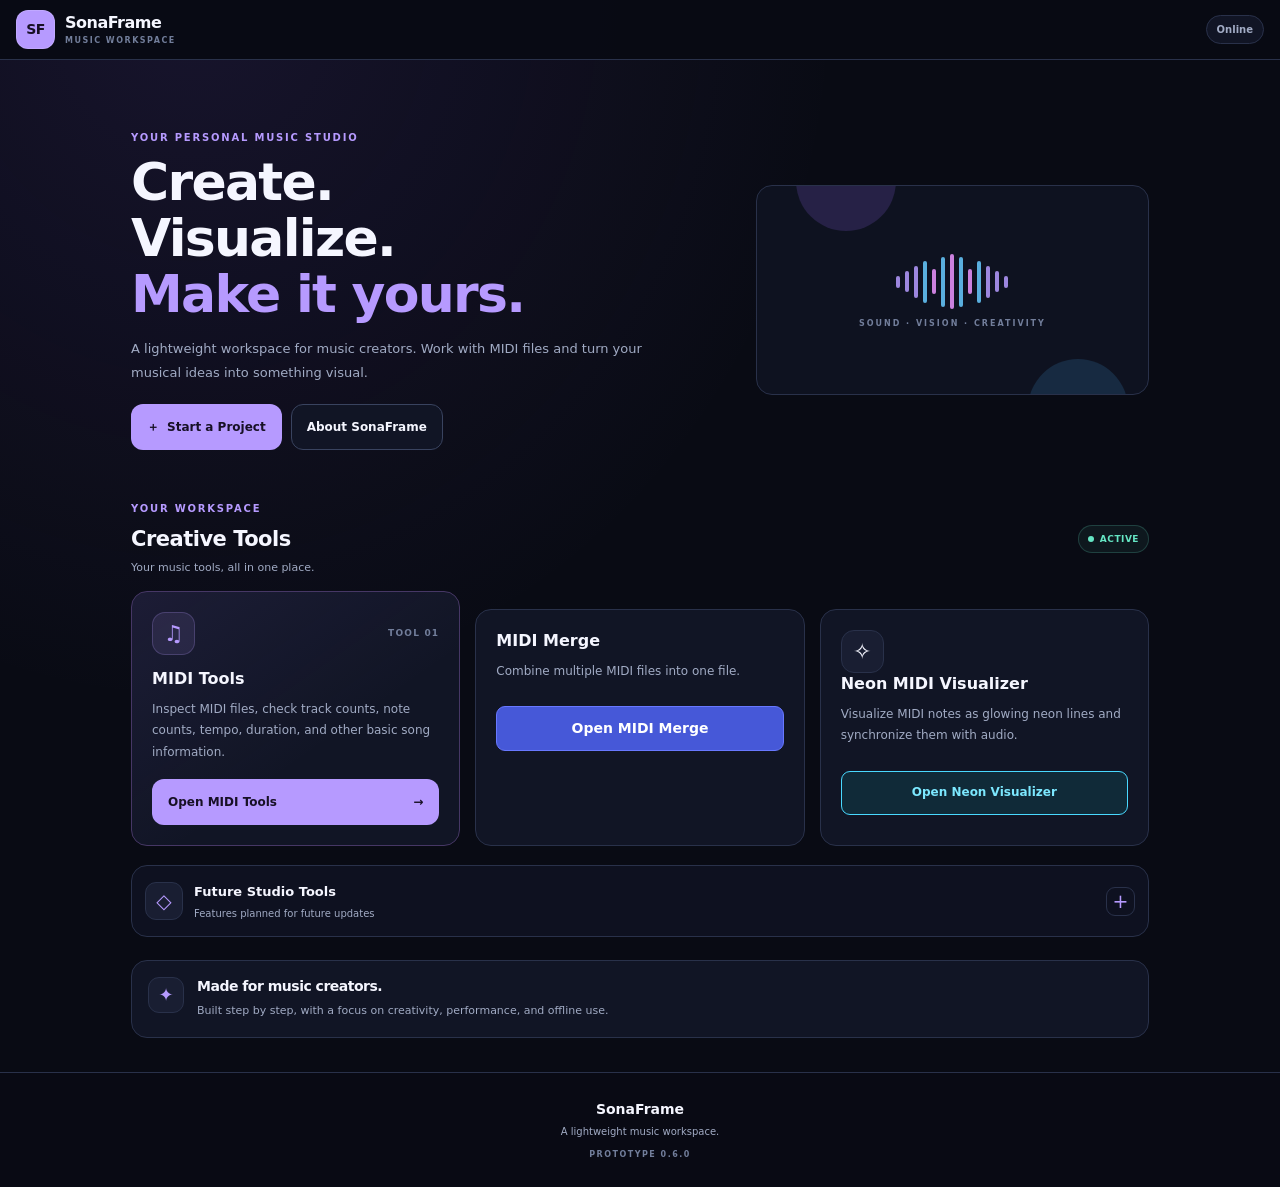
==== commit 97ba4f8a: "Include lyric-assistant.js in index.html Added lyric-assistant.js script to the application." ====
--- a/index.html
+++ b/index.html
@@ -603,9 +603,10 @@
 
     <!-- APPLICATION SCRIPTS -->
 
-    <script src="app.js"></script>
-    <script src="midi-merge.js"></script>
-    <script src="midi-visualizer.js"></script>
+  <script src="app.js"></script>
+  <script src="midi-merge.js"></script>
+  <script src="midi-visualizer.js"></script>
+  <script src="lyric-assistant.js"></script>
 
 </body>
 </html>
--- a/styles.css
+++ b/styles.css
@@ -1,20 +1,23 @@
 /*
 Project: SonaFrame
 File: styles.css
-Version: 0.2.0
-
-Stage: Mobile Studio UI Revamp
-
-Features:
-- Mobile-first responsive layout
-- Dark neon studio theme
+Version: 0.6.0
+
+Stage:
+Mobile-first Studio UI
+
+Final target:
+Android APK / WebView
+
+Design goals:
+- Compact mobile layout
+- Clear active tools
+- Separate planned tools
+- Dark neon studio identity
+- Lightweight rendering
 - Touch-friendly controls
-- Responsive feature cards and panels
-- Lightweight visual styling
-- Compatible with existing JavaScript modules
-
-Project owner: AriIzuP
 */
+
 
 /* ========================================
    1. THEME
@@ -23,21 +26,22 @@
 :root {
     color-scheme: dark;
 
-    --background: #080b14;
-    --surface: #101525;
-    --surface-light: #191f35;
-    --surface-hover: #202842;
-
-    --text: #f4f5ff;
-    --muted: #a2abc5;
-
-    --accent: #b18cff;
-    --accent-blue: #65b8ff;
-    --accent-pink: #f38bff;
+    --background: #090b14;
+    --surface: #111525;
+    --surface-light: #191e32;
+    --surface-hover: #222941;
+
+    --text: #f5f6ff;
+    --muted: #a1abc4;
+    --muted-dark: #727e9b;
+
+    --accent: #b69aff;
+    --accent-blue: #68caff;
+    --accent-pink: #ed94ff;
     --accent-green: #65e6c4;
 
     --border: #29314a;
-    --border-glow: #55447f;
+    --border-light: #39435f;
 
     --danger: #ff7185;
 
@@ -46,6 +50,7 @@
 
     --content-width: 1050px;
 }
+
 
 /* ========================================
    2. RESET
@@ -58,6 +63,7 @@
 html {
     min-height: 100%;
     background: var(--background);
+
     scroll-behavior: smooth;
 }
 
@@ -67,9 +73,9 @@
 
     background:
         radial-gradient(
-            ellipse at 50% 0%,
-            rgba(102, 75, 180, 0.12),
-            transparent 55%
+            ellipse at 15% 0%,
+            rgba(126, 83, 220, 0.12),
+            transparent 42%
         ),
         var(--background);
 
@@ -81,6 +87,7 @@
         "Segoe UI",
         sans-serif;
 
+    font-size: 14px;
     line-height: 1.6;
 
     -webkit-text-size-adjust: 100%;
@@ -126,8 +133,9 @@
     display: none !important;
 }
 
-/* ========================================
-   3. HEADER
+
+/* ========================================
+   3. APP HEADER
 ======================================== */
 
 .app-header {
@@ -141,23 +149,26 @@
 
     gap: 12px;
 
-    padding: 11px 5%;
+    width: 100%;
+
+    padding:
+        10px
+        max(16px, env(safe-area-inset-right))
+        10px
+        max(16px, env(safe-area-inset-left));
 
     border-bottom: 1px solid var(--border);
 
-    background: rgba(12, 16, 29, 0.97);
+    background: rgba(9, 11, 20, 0.97);
 }
 
 .brand {
     display: inline-flex;
     align-items: center;
 
+    gap: 10px;
+
     min-width: 0;
-
-    gap: 10px;
-
-    font-size: 18px;
-    font-weight: 800;
 }
 
 .brand-icon {
@@ -167,10 +178,10 @@
 
     flex-shrink: 0;
 
-    width: 38px;
-    height: 38px;
-
-    border: 1px solid rgba(255, 255, 255, 0.12);
+    width: 39px;
+    height: 39px;
+
+    border: 1px solid rgba(255, 255, 255, 0.14);
     border-radius: 12px;
 
     background: var(--accent);
@@ -178,16 +189,41 @@
 
     font-size: 14px;
     font-weight: 900;
+
+    letter-spacing: -0.5px;
+}
+
+.brand-text {
+    display: flex;
+    flex-direction: column;
+
+    min-width: 0;
+
+    line-height: 1.25;
 }
 
 .brand-name {
     overflow: hidden;
+
+    font-size: 16px;
+    font-weight: 850;
 
     letter-spacing: -0.5px;
     text-overflow: ellipsis;
     white-space: nowrap;
 }
 
+.brand-caption {
+    margin-top: 3px;
+
+    color: var(--muted-dark);
+
+    font-size: 8px;
+    font-weight: 800;
+
+    letter-spacing: 1.5px;
+}
+
 .status-badge {
     display: inline-flex;
     align-items: center;
@@ -195,7 +231,9 @@
 
     flex-shrink: 0;
 
-    padding: 5px 10px;
+    min-height: 29px;
+
+    padding: 4px 10px;
 
     border: 1px solid var(--border);
     border-radius: 999px;
@@ -203,9 +241,10 @@
     background: var(--surface);
     color: var(--muted);
 
-    font-size: 11px;
-    font-weight: 700;
-}
+    font-size: 10px;
+    font-weight: 800;
+}
+
 
 /* ========================================
    4. MAIN CONTENT
@@ -216,65 +255,249 @@
     max-width: var(--content-width);
 
     margin: 0 auto;
-    padding: 22px 5% 38px;
-}
-
-/* ========================================
-   5. HERO SECTION
+
+    padding:
+        16px
+        max(16px, env(safe-area-inset-right))
+        34px
+        max(16px, env(safe-area-inset-left));
+}
+
+
+/* ========================================
+   5. TYPOGRAPHY
+======================================== */
+
+.eyebrow {
+    margin: 0 0 8px;
+
+    color: var(--accent);
+
+    font-size: 10px;
+    font-weight: 850;
+
+    letter-spacing: 1.8px;
+    text-transform: uppercase;
+}
+
+h1,
+h2,
+h3,
+p {
+    overflow-wrap: anywhere;
+}
+
+h1,
+h2,
+h3 {
+    color: var(--text);
+}
+
+h2 {
+    font-size: 21px;
+    line-height: 1.35;
+
+    letter-spacing: -0.5px;
+}
+
+h3 {
+    font-size: 16px;
+    line-height: 1.4;
+}
+
+
+/* ========================================
+   6. HERO
 ======================================== */
 
 .hero {
     position: relative;
 
-    padding: 28px 0 36px;
-}
-
-.eyebrow {
-    margin: 0 0 10px;
-
+    display: flex;
+    flex-direction: column;
+
+    gap: 22px;
+
+    padding: 23px 0 27px;
+}
+
+.hero-content {
+    position: relative;
+    z-index: 2;
+
+    min-width: 0;
+}
+
+.hero h1 {
+    max-width: 600px;
+
+    margin: 0;
+
+    font-size: clamp(34px, 9vw, 52px);
+    font-weight: 900;
+
+    line-height: 1.08;
+    letter-spacing: -1.7px;
+}
+
+.gradient-text {
     color: var(--accent);
-
-    font-size: 11px;
+}
+
+.hero-description {
+    max-width: 540px;
+
+    margin: 15px 0 20px;
+
+    color: var(--muted);
+
+    font-size: 13px;
+    line-height: 1.8;
+}
+
+.hero-actions {
+    display: flex;
+    flex-direction: column;
+
+    align-items: stretch;
+
+    gap: 9px;
+}
+
+
+/* ========================================
+   7. HERO DECORATION
+======================================== */
+
+.hero-decoration {
+    position: relative;
+
+    display: flex;
+    align-items: center;
+    justify-content: center;
+    flex-direction: column;
+
+    min-height: 118px;
+
+    overflow: hidden;
+
+    border: 1px solid var(--border);
+    border-radius: var(--radius);
+
+    background: #0e1220;
+}
+
+.studio-orb {
+    position: absolute;
+
+    width: 100px;
+    height: 100px;
+
+    border-radius: 50%;
+
+    pointer-events: none;
+}
+
+.orb-one {
+    top: -55px;
+    left: 10%;
+
+    background: rgba(153, 107, 255, 0.17);
+}
+
+.orb-two {
+    right: 5%;
+    bottom: -65px;
+
+    background: rgba(75, 180, 255, 0.15);
+}
+
+.waveform {
+    position: relative;
+    z-index: 1;
+
+    display: flex;
+    align-items: center;
+    justify-content: center;
+
+    gap: 5px;
+
+    width: 100%;
+    height: 65px;
+}
+
+.waveform span {
+    display: block;
+
+    width: 4px;
+    max-height: 55px;
+
+    border-radius: 999px;
+
+    background: var(--accent);
+
+    opacity: 0.85;
+}
+
+.waveform span:nth-child(1),
+.waveform span:nth-child(13) {
+    height: 12px;
+}
+
+.waveform span:nth-child(2),
+.waveform span:nth-child(12) {
+    height: 21px;
+}
+
+.waveform span:nth-child(3),
+.waveform span:nth-child(11) {
+    height: 32px;
+}
+
+.waveform span:nth-child(4),
+.waveform span:nth-child(10) {
+    height: 42px;
+
+    background: var(--accent-blue);
+}
+
+.waveform span:nth-child(5),
+.waveform span:nth-child(9) {
+    height: 25px;
+
+    background: var(--accent-pink);
+}
+
+.waveform span:nth-child(6),
+.waveform span:nth-child(8) {
+    height: 50px;
+
+    background: var(--accent-blue);
+}
+
+.waveform span:nth-child(7) {
+    height: 58px;
+
+    background: var(--accent-pink);
+}
+
+.decoration-label {
+    position: relative;
+    z-index: 1;
+
+    margin-top: 4px;
+
+    color: var(--muted-dark);
+
+    font-size: 8px;
     font-weight: 800;
 
     letter-spacing: 2px;
-    text-transform: uppercase;
-}
-
-.hero h1 {
-    max-width: 650px;
-
-    margin: 0;
-
-    font-size: clamp(32px, 8vw, 58px);
-    font-weight: 850;
-
-    line-height: 1.12;
-    letter-spacing: -1.8px;
-
-    overflow-wrap: anywhere;
-}
-
-.hero-description {
-    max-width: 520px;
-
-    margin: 17px 0 23px;
-
-    color: var(--muted);
-
-    font-size: 14px;
-    line-height: 1.8;
-}
-
-.hero-actions {
-    display: flex;
-    flex-wrap: wrap;
-
-    gap: 10px;
-}
-
-/* ========================================
-   6. BUTTONS
+}
+
+
+/* ========================================
+   8. BUTTONS
 ======================================== */
 
 .button {
@@ -282,25 +505,28 @@
     align-items: center;
     justify-content: center;
 
+    gap: 8px;
+
+    width: 100%;
+    min-width: 0;
     min-height: 46px;
-    max-width: 100%;
-
-    padding: 11px 17px;
+
+    padding: 11px 15px;
 
     border: 1px solid transparent;
     border-radius: 12px;
 
     cursor: pointer;
 
-    font-size: 13px;
-    font-weight: 800;
+    font-size: 12px;
+    font-weight: 850;
 
     text-align: center;
 
     transition:
-        background-color 0.15s ease,
-        border-color 0.15s ease,
-        opacity 0.15s ease;
+        background-color 0.12s ease,
+        border-color 0.12s ease,
+        opacity 0.12s ease;
 }
 
 .button-primary {
@@ -309,11 +535,11 @@
 }
 
 .button-primary:active {
-    opacity: 0.8;
+    opacity: 0.78;
 }
 
 .button-secondary {
-    border-color: var(--border);
+    border-color: var(--border-light);
 
     background: var(--surface);
     color: var(--text);
@@ -328,12 +554,14 @@
     cursor: not-allowed;
 }
 
-/* ========================================
-   7. WORKSPACE SECTION
+
+/* ========================================
+   9. WORKSPACE SECTION
 ======================================== */
 
 .workspace-section {
-    margin-top: 8px;
+    margin-top: 9px;
+    scroll-margin-top: 72px;
 }
 
 .section-heading,
@@ -344,7 +572,7 @@
 
     gap: 12px;
 
-    margin-bottom: 18px;
+    margin-bottom: 15px;
 }
 
 .section-heading h2,
@@ -353,20 +581,51 @@
 
     font-size: 21px;
     line-height: 1.35;
-
-    letter-spacing: -0.5px;
-}
-
-.version-label {
+}
+
+.section-description {
+    margin: 5px 0 0;
+
+    color: var(--muted);
+
+    font-size: 11px;
+    line-height: 1.6;
+}
+
+.section-indicator {
+    display: inline-flex;
+    align-items: center;
+
+    gap: 6px;
+
     flex-shrink: 0;
 
-    color: var(--muted);
-
-    font-size: 10px;
-}
-
-/* ========================================
-   8. FEATURE GRID
+    padding: 6px 9px;
+
+    border: 1px solid rgba(101, 230, 196, 0.2);
+    border-radius: 999px;
+
+    background: rgba(101, 230, 196, 0.06);
+    color: var(--accent-green);
+
+    font-size: 9px;
+    font-weight: 850;
+
+    letter-spacing: 0.5px;
+}
+
+.indicator-dot {
+    width: 6px;
+    height: 6px;
+
+    border-radius: 50%;
+
+    background: var(--accent-green);
+}
+
+
+/* ========================================
+   10. ACTIVE FEATURE GRID
 ======================================== */
 
 .feature-grid {
@@ -375,13 +634,19 @@
     grid-template-columns: minmax(0, 1fr);
 
     gap: 12px;
+
+    min-width: 0;
 }
 
 .feature-card {
     position: relative;
 
+    display: flex;
+    flex-direction: column;
+    align-items: flex-start;
+
     min-width: 0;
-    padding: 18px;
+    padding: 17px;
 
     overflow-wrap: anywhere;
 
@@ -391,84 +656,343 @@
     background: var(--surface);
 }
 
+.feature-card-main {
+    border-color: #463765;
+
+    background:
+        linear-gradient(
+            145deg,
+            rgba(139, 104, 220, 0.09),
+            transparent 60%
+        ),
+        var(--surface);
+}
+
+.card-topline {
+    display: flex;
+    align-items: center;
+    justify-content: space-between;
+
+    gap: 10px;
+
+    width: 100%;
+
+    margin-bottom: 13px;
+}
+
 .feature-icon {
     display: flex;
     align-items: center;
     justify-content: center;
+
+    flex-shrink: 0;
 
     width: 43px;
     height: 43px;
 
-    margin-bottom: 13px;
-
-    border: 1px solid rgba(177, 140, 255, 0.15);
+    border: 1px solid var(--border);
     border-radius: 13px;
+
+    background: var(--surface-light);
+
+    font-size: 22px;
+}
+
+.icon-purple {
+    border-color: rgba(182, 154, 255, 0.22);
+
+    background: rgba(182, 154, 255, 0.1);
+    color: var(--accent);
+}
+
+.tool-number {
+    color: var(--muted-dark);
+
+    font-size: 9px;
+    font-weight: 850;
+
+    letter-spacing: 1.2px;
+}
+
+.feature-card h3 {
+    margin: 0 0 8px;
+
+    font-size: 16px;
+}
+
+.feature-card p {
+    margin: 0 0 16px;
+
+    color: var(--muted);
+
+    font-size: 12px;
+    line-height: 1.8;
+}
+
+.feature-card .button {
+    margin-top: auto;
+}
+
+.card-button {
+    justify-content: space-between;
+}
+
+
+/* ========================================
+   11. DYNAMIC FEATURE CARDS
+   Used by MIDI Merge and Visualizer scripts
+======================================== */
+
+.sf-merge-card,
+.sf5-card {
+    display: flex;
+    flex-direction: column;
+    align-items: flex-start;
+
+    min-width: 0;
+    padding: 17px;
+
+    border: 1px solid var(--border);
+    border-radius: var(--radius);
+
+    background: var(--surface);
+
+    overflow-wrap: anywhere;
+}
+
+.sf-merge-card h3,
+.sf5-card h3 {
+    margin: 0 0 8px;
+
+    font-size: 16px;
+}
+
+.sf-merge-card p,
+.sf5-card > p {
+    color: var(--muted);
+
+    font-size: 12px;
+    line-height: 1.8;
+}
+
+.sf-merge-card > button,
+.sf5-card > button {
+    width: 100%;
+    min-height: 44px;
+
+    margin-top: 8px;
+}
+
+
+/* ========================================
+   12. PLANNED TOOLS
+======================================== */
+
+.planned-section {
+    margin-top: 19px;
+}
+
+.planned-details {
+    min-width: 0;
+
+    border: 1px solid var(--border);
+    border-radius: var(--radius);
+
+    background: rgba(17, 21, 37, 0.7);
+}
+
+.planned-summary {
+    display: flex;
+    align-items: center;
+    justify-content: space-between;
+
+    gap: 12px;
+
+    min-height: 70px;
+
+    padding: 13px;
+
+    cursor: pointer;
+    list-style: none;
+}
+
+.planned-summary::-webkit-details-marker {
+    display: none;
+}
+
+.planned-summary-main {
+    display: flex;
+    align-items: center;
+
+    gap: 11px;
+
+    min-width: 0;
+}
+
+.planned-icon {
+    display: flex;
+    align-items: center;
+    justify-content: center;
+
+    flex-shrink: 0;
+
+    width: 38px;
+    height: 38px;
+
+    border: 1px solid var(--border);
+    border-radius: 11px;
 
     background: var(--surface-light);
     color: var(--accent);
 
-    font-size: 23px;
-}
-
-.feature-card h3 {
-    margin: 0 0 8px;
-
-    font-size: 16px;
-    line-height: 1.4;
-}
-
-.feature-card p {
-    margin: 0 0 15px;
-
+    font-size: 20px;
+}
+
+.planned-summary-main strong {
+    display: block;
+
+    color: var(--text);
+
+    font-size: 13px;
+}
+
+.planned-summary-main small {
+    display: block;
+
+    margin-top: 3px;
+
+    color: var(--muted);
+
+    font-size: 10px;
+    line-height: 1.5;
+}
+
+.planned-chevron {
+    display: flex;
+    align-items: center;
+    justify-content: center;
+
+    flex-shrink: 0;
+
+    width: 29px;
+    height: 29px;
+
+    border: 1px solid var(--border);
+    border-radius: 9px;
+
+    color: var(--accent);
+
+    font-size: 19px;
+}
+
+.planned-details[open] .planned-chevron {
+    transform: rotate(45deg);
+}
+
+.planned-grid {
+    display: grid;
+
+    grid-template-columns: minmax(0, 1fr);
+
+    gap: 9px;
+
+    padding: 0 12px 12px;
+}
+
+.planned-card {
+    min-width: 0;
+    padding: 14px;
+
+    border: 1px solid var(--border);
+    border-radius: 12px;
+
+    background: rgba(9, 11, 20, 0.65);
+}
+
+.planned-card-icon {
+    display: flex;
+    align-items: center;
+    justify-content: center;
+
+    width: 34px;
+    height: 34px;
+
+    margin-bottom: 10px;
+
+    border: 1px solid var(--border);
+    border-radius: 10px;
+
+    background: var(--surface-light);
+    color: var(--muted);
+
+    font-size: 18px;
+}
+
+.planned-card h3 {
+    margin: 0 0 6px;
+
+    font-size: 13px;
+}
+
+.planned-card p {
+    margin: 0 0 12px;
+
+    color: var(--muted);
+
+    font-size: 11px;
+    line-height: 1.7;
+}
+
+.feature-status {
+    display: inline-flex;
+    align-items: center;
+
+    max-width: 100%;
+
+    padding: 4px 8px;
+
+    border: 1px solid var(--border);
+    border-radius: 999px;
+
+    background: rgba(255, 255, 255, 0.02);
+    color: var(--muted);
+
+    font-size: 9px;
+    font-weight: 800;
+
+    overflow-wrap: anywhere;
+}
+
+
+/* ========================================
+   13. WORKSPACE PANELS
+======================================== */
+
+.workspace-panel {
+    min-width: 0;
+
+    margin-top: 20px;
+    padding: 16px;
+
+    border: 1px solid var(--border);
+    border-radius: var(--radius);
+
+    background: var(--surface);
+
+    scroll-margin-top: 76px;
+}
+
+.workspace-panel p {
     color: var(--muted);
 
     font-size: 12px;
     line-height: 1.8;
-
-    overflow-wrap: anywhere;
-}
-
-.feature-status {
-    display: inline-flex;
-    align-items: center;
-
-    max-width: 100%;
-
-    padding: 4px 9px;
-
-    border: 1px solid var(--border);
-    border-radius: 999px;
-
-    background: rgba(255, 255, 255, 0.02);
-    color: var(--muted);
-
-    font-size: 10px;
-    font-weight: 700;
-
-    overflow-wrap: anywhere;
-}
-
-/* ========================================
-   9. PANELS
-======================================== */
-
-.workspace-panel {
-    min-width: 0;
-
-    margin-top: 22px;
-    padding: 17px;
-
-    border: 1px solid var(--border);
-    border-radius: var(--radius);
-
-    background: var(--surface);
-}
-
-.workspace-panel p {
-    color: var(--muted);
-
-    font-size: 13px;
-    line-height: 1.8;
+}
+
+.panel-heading {
+    align-items: center;
+
+    margin-bottom: 12px;
 }
 
 .icon-button {
@@ -496,60 +1020,109 @@
     background: var(--surface-hover);
 }
 
-/* ========================================
-   10. NOTICES
+
+/* ========================================
+   14. NOTICES
 ======================================== */
 
 .notice {
-    margin-top: 16px;
-    padding: 13px;
+    margin-top: 13px;
+    padding: 12px;
 
     border: 1px solid var(--border);
     border-left: 3px solid var(--accent);
 
-    border-radius: 8px;
+    border-radius: 9px;
 
     background: var(--surface-light);
     color: var(--muted);
 
+    font-size: 11px;
+    line-height: 1.8;
+
+    overflow-wrap: anywhere;
+}
+
+
+/* ========================================
+   15. MIDI INPUT AND RESULTS
+======================================== */
+
+.midi-file-area {
+    margin-top: 17px;
+}
+
+.midi-file-label {
+    display: block;
+
+    margin-bottom: 8px;
+
+    color: var(--text);
+
     font-size: 12px;
-    line-height: 1.8;
+    font-weight: 800;
+}
+
+.midi-file-area input[type="file"] {
+    width: 100%;
+}
+
+.midi-file-area .feature-status {
+    margin-top: 8px;
+}
+
+.midi-results {
+    margin-top: 20px;
+}
+
+.midi-results h3 {
+    margin-bottom: 12px;
+}
+
+.midi-info-grid {
+    display: grid;
+
+    grid-template-columns: repeat(2, minmax(0, 1fr));
+
+    gap: 8px;
+}
+
+.midi-info-card {
+    display: flex;
+    flex-direction: column;
+
+    min-width: 0;
+    min-height: 70px;
+
+    padding: 11px;
+
+    border: 1px solid var(--border);
+    border-radius: 10px;
+
+    background: var(--background);
 
     overflow-wrap: anywhere;
 }
 
-/* ========================================
-   11. PROJECT NOTE
-======================================== */
-
-.project-note {
-    margin-top: 26px;
-    padding: 18px;
-
-    border: 1px solid var(--border);
-    border-radius: var(--radius);
-
-    background: var(--surface);
-}
-
-.project-note h2 {
-    margin: 0 0 8px;
-
-    font-size: 18px;
-    line-height: 1.4;
-}
-
-.project-note p {
-    margin: 0;
-
+.midi-info-card span {
     color: var(--muted);
 
+    font-size: 10px;
+}
+
+.midi-info-card strong {
+    margin-top: 5px;
+
+    color: var(--text);
+
     font-size: 13px;
-    line-height: 1.8;
-}
-
-/* ========================================
-   12. FORM CONTROLS
+
+    overflow-wrap: anywhere;
+}
+
+
+/* ========================================
+   16. FORM CONTROLS
 ======================================== */
 
 input,
@@ -585,7 +1158,7 @@
 
     padding: 8px;
 
-    font-size: 12px;
+    font-size: 11px;
 }
 
 input[type="range"] {
@@ -609,8 +1182,63 @@
     font-size: 12px;
 }
 
-/* ========================================
-   13. TABLES AND RESULTS
+
+/* ========================================
+   17. PROJECT NOTE
+======================================== */
+
+.project-note {
+    display: flex;
+    align-items: flex-start;
+
+    gap: 13px;
+
+    margin-top: 23px;
+    padding: 16px;
+
+    border: 1px solid var(--border);
+    border-radius: var(--radius);
+
+    background: var(--surface);
+}
+
+.project-note-symbol {
+    display: flex;
+    align-items: center;
+    justify-content: center;
+
+    flex-shrink: 0;
+
+    width: 36px;
+    height: 36px;
+
+    border: 1px solid var(--border);
+    border-radius: 11px;
+
+    background: var(--surface-light);
+    color: var(--accent);
+
+    font-size: 18px;
+}
+
+.project-note h2 {
+    margin: 0 0 5px;
+
+    font-size: 14px;
+}
+
+.project-note p {
+    margin: 0;
+
+    color: var(--muted);
+
+    font-size: 11px;
+    line-height: 1.8;
+}
+
+
+/* ========================================
+   18. TABLES AND CODE
 ======================================== */
 
 table {
@@ -629,7 +1257,7 @@
     text-align: left;
     vertical-align: top;
 
-    font-size: 12px;
+    font-size: 11px;
 
     overflow-wrap: anywhere;
 }
@@ -655,139 +1283,254 @@
     overflow-x: auto;
 }
 
-/* ========================================
-   14. FOOTER
+
+/* ========================================
+   19. FOOTER
 ======================================== */
 
 .app-footer {
-    padding: 22px 5%;
+    padding:
+        21px
+        max(16px, env(safe-area-inset-right))
+        max(21px, env(safe-area-inset-bottom))
+        max(16px, env(safe-area-inset-left));
 
     border-top: 1px solid var(--border);
 
-    background: rgba(12, 16, 29, 0.75);
+    background: rgba(9, 11, 20, 0.9);
 
     text-align: center;
 
     color: var(--muted);
-    font-size: 11px;
+
+    font-size: 10px;
 }
 
 .app-footer p {
     margin: 4px 0;
 }
 
-/* ========================================
-   15. SMALL PHONES
+.footer-brand {
+    color: var(--text);
+
+    font-size: 14px;
+    font-weight: 850;
+}
+
+.footer-version {
+    margin-top: 9px !important;
+
+    color: var(--muted-dark);
+
+    font-size: 8px;
+    font-weight: 800;
+
+    letter-spacing: 1.5px;
+}
+
+
+/* ========================================
+   20. SMALL PHONES
 ======================================== */
 
 @media (max-width: 360px) {
+
     .app-header {
         gap: 7px;
-
-        padding-right: 4%;
-        padding-left: 4%;
     }
 
     .brand {
         gap: 7px;
-
-        font-size: 15px;
     }
 
     .brand-icon {
-        width: 34px;
-        height: 34px;
+        width: 35px;
+        height: 35px;
+    }
+
+    .brand-name {
+        font-size: 14px;
+    }
+
+    .brand-caption {
+        font-size: 7px;
+        letter-spacing: 1px;
     }
 
     .status-badge {
         padding: 4px 7px;
+
         font-size: 9px;
     }
 
     .main-content {
-        padding-right: 4%;
-        padding-left: 4%;
+        padding-top: 12px;
+    }
+
+    .hero {
+        padding-top: 19px;
     }
 
     .hero h1 {
-        font-size: 32px;
+        font-size: 33px;
         letter-spacing: -1.2px;
     }
 
-    .section-heading h2,
-    .panel-heading h2 {
+    .hero-decoration {
+        min-height: 105px;
+    }
+
+    .section-heading h2 {
         font-size: 19px;
     }
 
-    .feature-card {
-        padding: 15px;
+    .section-indicator {
+        padding: 5px 7px;
+
+        font-size: 8px;
+    }
+
+    .feature-card,
+    .sf-merge-card,
+    .sf5-card {
+        padding: 14px;
     }
 
     .workspace-panel {
         padding: 13px;
     }
 
+    .planned-summary {
+        padding: 11px;
+    }
+
+    .planned-grid {
+        padding-right: 9px;
+        padding-left: 9px;
+    }
+
+    .midi-info-grid {
+        gap: 6px;
+    }
+
+    .midi-info-card {
+        padding: 9px;
+    }
+
     .button {
-        padding-right: 13px;
-        padding-left: 13px;
-    }
-}
-
-/* ========================================
-   16. TABLETS AND DESKTOP
+        padding-right: 12px;
+        padding-left: 12px;
+    }
+}
+
+
+/* ========================================
+   21. TABLETS
 ======================================== */
 
 @media (min-width: 600px) {
+
     .main-content {
-        padding-top: 34px;
+        padding-top: 28px;
     }
 
     .hero {
-        padding-top: 36px;
-        padding-bottom: 46px;
+        padding-top: 30px;
+        padding-bottom: 35px;
+    }
+
+    .hero-actions {
+        flex-direction: row;
+        align-items: center;
+    }
+
+    .hero-actions .button {
+        width: auto;
     }
 
     .feature-grid {
         grid-template-columns: repeat(2, minmax(0, 1fr));
 
-        gap: 15px;
-    }
-
-    .feature-card {
-        padding: 20px;
+        gap: 13px;
+    }
+
+    .planned-grid {
+        grid-template-columns: repeat(2, minmax(0, 1fr));
+    }
+
+    .feature-card,
+    .sf-merge-card,
+    .sf5-card {
+        padding: 18px;
     }
 
     .workspace-panel {
-        padding: 22px;
-    }
-}
+        padding: 21px;
+    }
+
+    .hero-decoration {
+        min-height: 140px;
+    }
+}
+
+
+/* ========================================
+   22. DESKTOP
+======================================== */
 
 @media (min-width: 900px) {
+
     .main-content {
-        padding-top: 42px;
+        padding-top: 35px;
     }
 
     .hero {
-        padding-top: 42px;
-        padding-bottom: 54px;
+        display: grid;
+
+        grid-template-columns:
+            minmax(0, 1.2fr)
+            minmax(240px, 0.8fr);
+
+        align-items: center;
+
+        gap: 35px;
+
+        padding-top: 35px;
+        padding-bottom: 42px;
+    }
+
+    .hero h1 {
+        font-size: 52px;
+    }
+
+    .hero-decoration {
+        min-height: 210px;
     }
 
     .feature-grid {
         grid-template-columns: repeat(3, minmax(0, 1fr));
 
-        gap: 17px;
-    }
-
-    .feature-card {
-        padding: 21px;
-    }
-}
-
-/* ========================================
-   17. REDUCED MOTION
+        gap: 15px;
+    }
+
+    .planned-grid {
+        grid-template-columns: repeat(4, minmax(0, 1fr));
+    }
+
+    .feature-card,
+    .sf-merge-card,
+    .sf5-card {
+        padding: 20px;
+    }
+}
+
+
+/* ========================================
+   23. REDUCED MOTION
 ======================================== */
 
 @media (prefers-reduced-motion: reduce) {
+
     html {
         scroll-behavior: auto;
     }
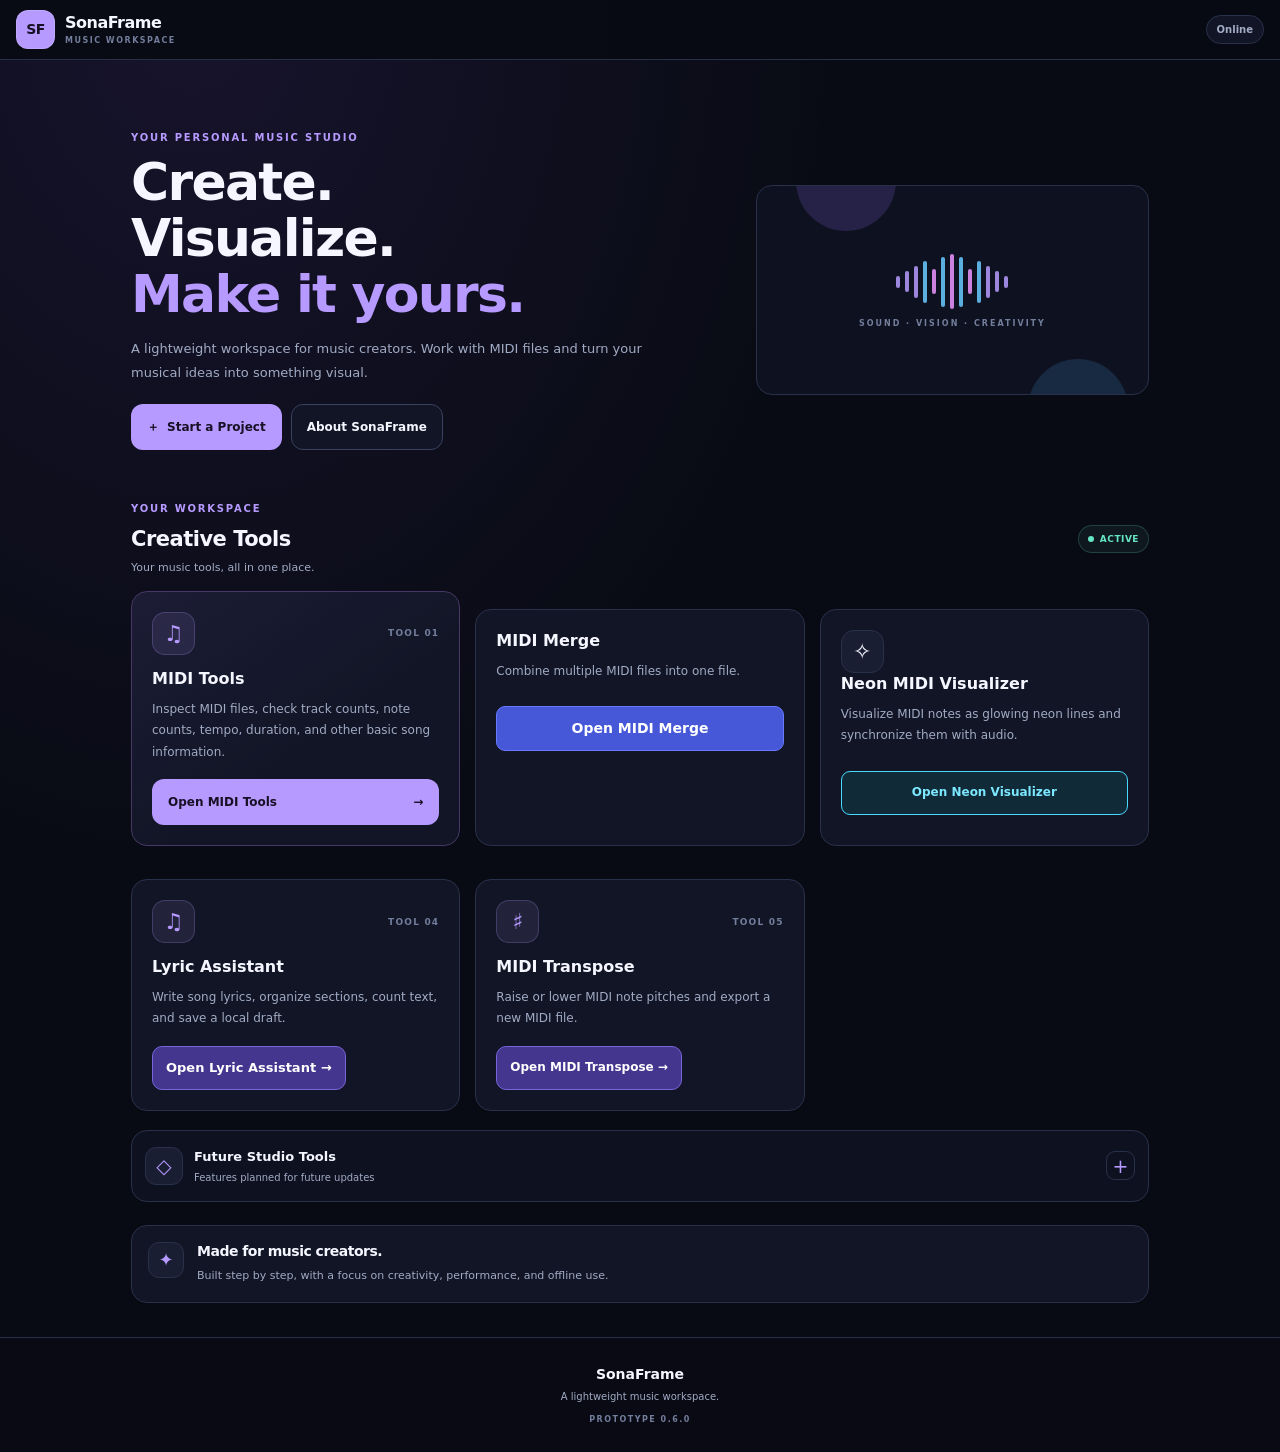
==== commit 8fd3da1c: "Remove duplicate application script tags" ====
--- a/index.html
+++ b/index.html
@@ -599,14 +599,15 @@
         </p>
 
     </footer>
-
-
-    <!-- APPLICATION SCRIPTS -->
-
-  <script src="app.js"></script>
-  <script src="midi-merge.js"></script>
-  <script src="midi-visualizer.js"></script>
-  <script src="lyric-assistant.js"></script>
+   
+
+  <!-- APPLICATION SCRIPTS -->
+
+<script src="app.js"></script>
+<script src="midi-merge.js"></script>
+<script src="midi-visualizer.js"></script>
+<script src="lyric-assistant.js"></script>
+<script src="midi-transpose.js"></script>
 
 </body>
 </html>
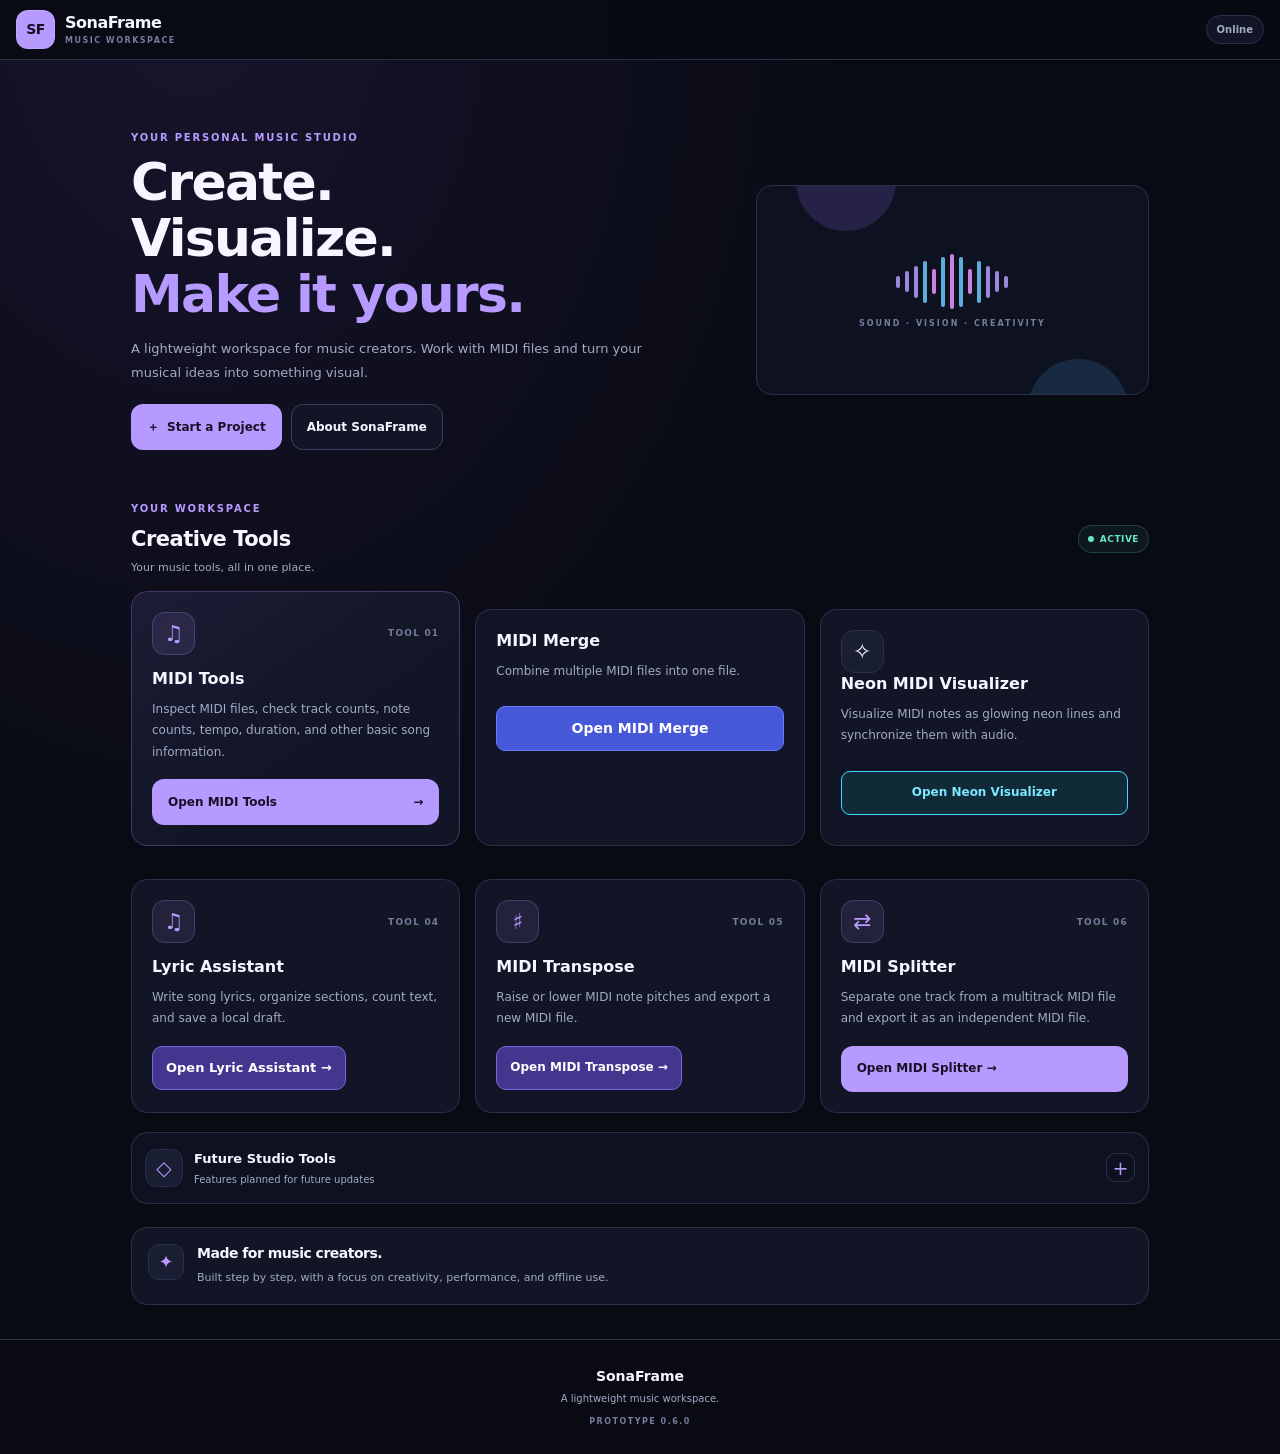
==== commit 56f1fa3a: "Add midi-splitter.js script to index.html" ====
--- a/index.html
+++ b/index.html
@@ -608,6 +608,7 @@
 <script src="midi-visualizer.js"></script>
 <script src="lyric-assistant.js"></script>
 <script src="midi-transpose.js"></script>
-
+<script src="midi-splitter.js"></script>
+    
 </body>
 </html>
